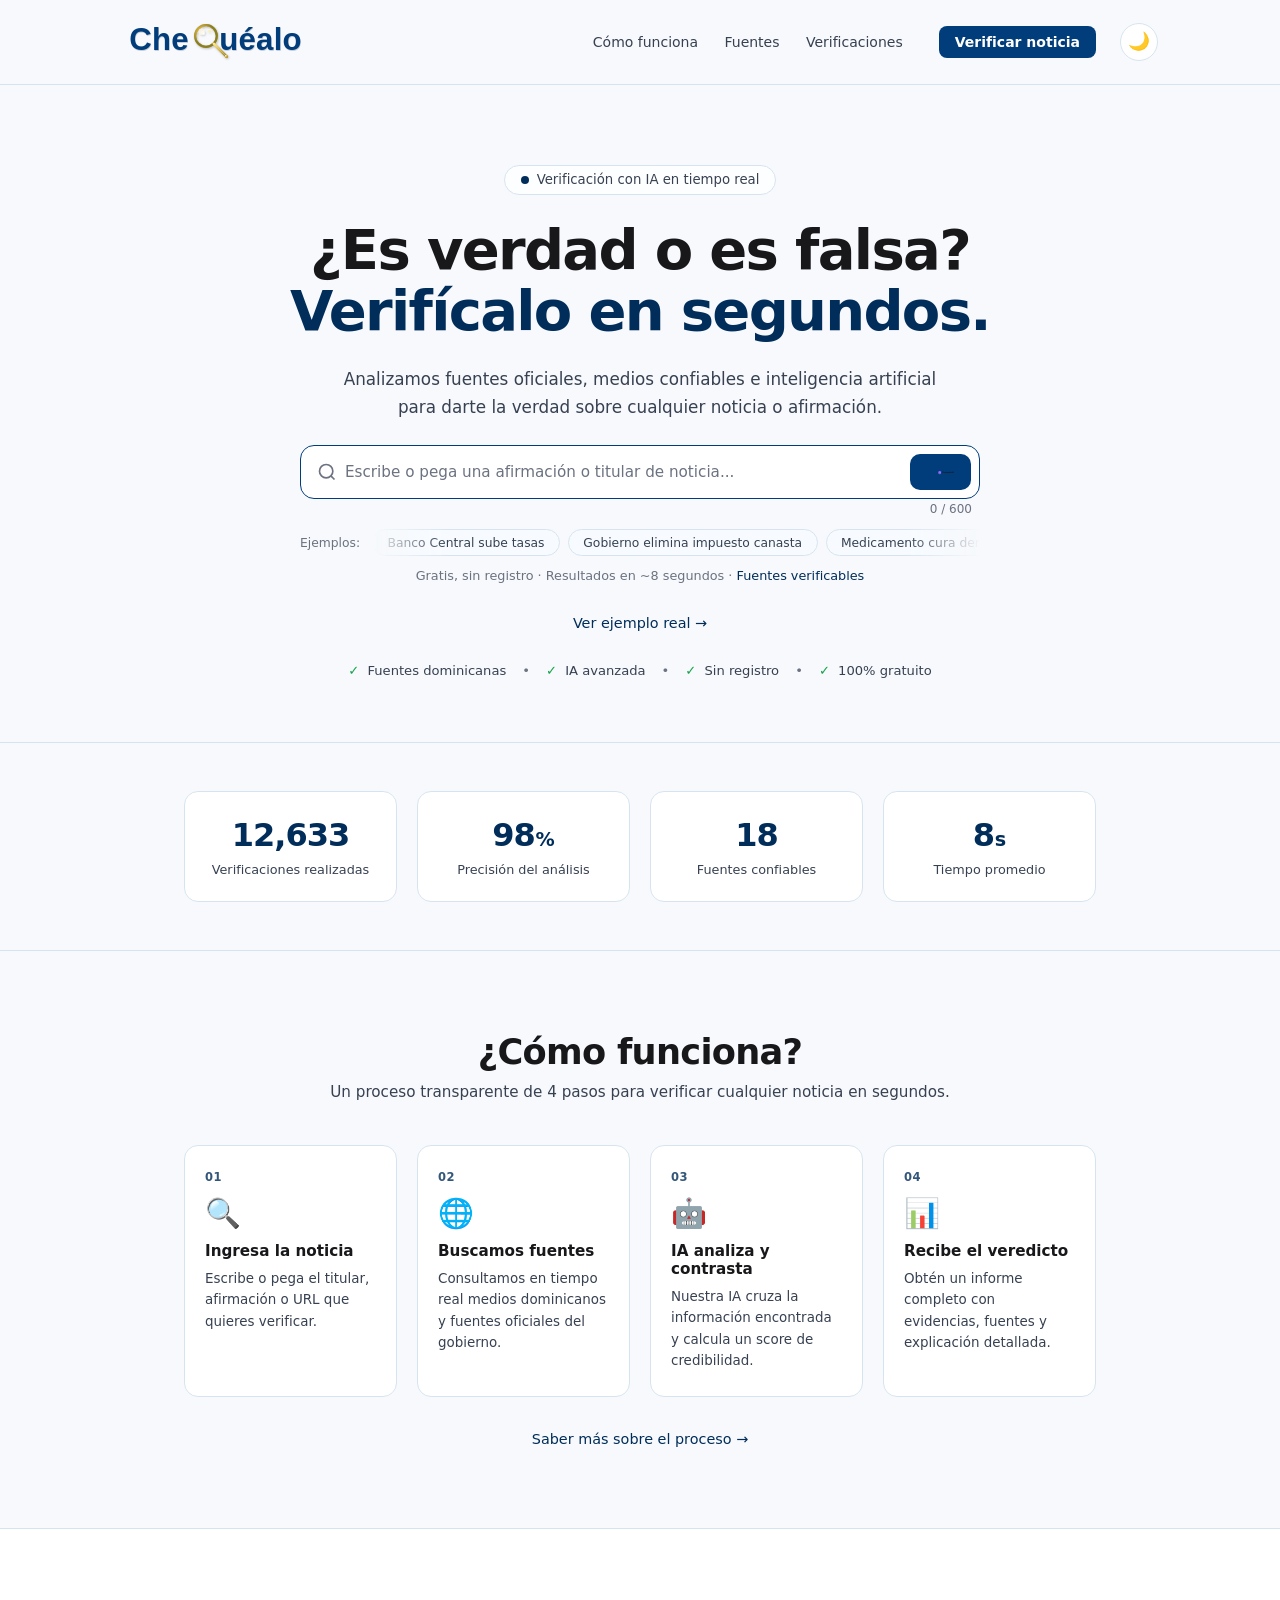
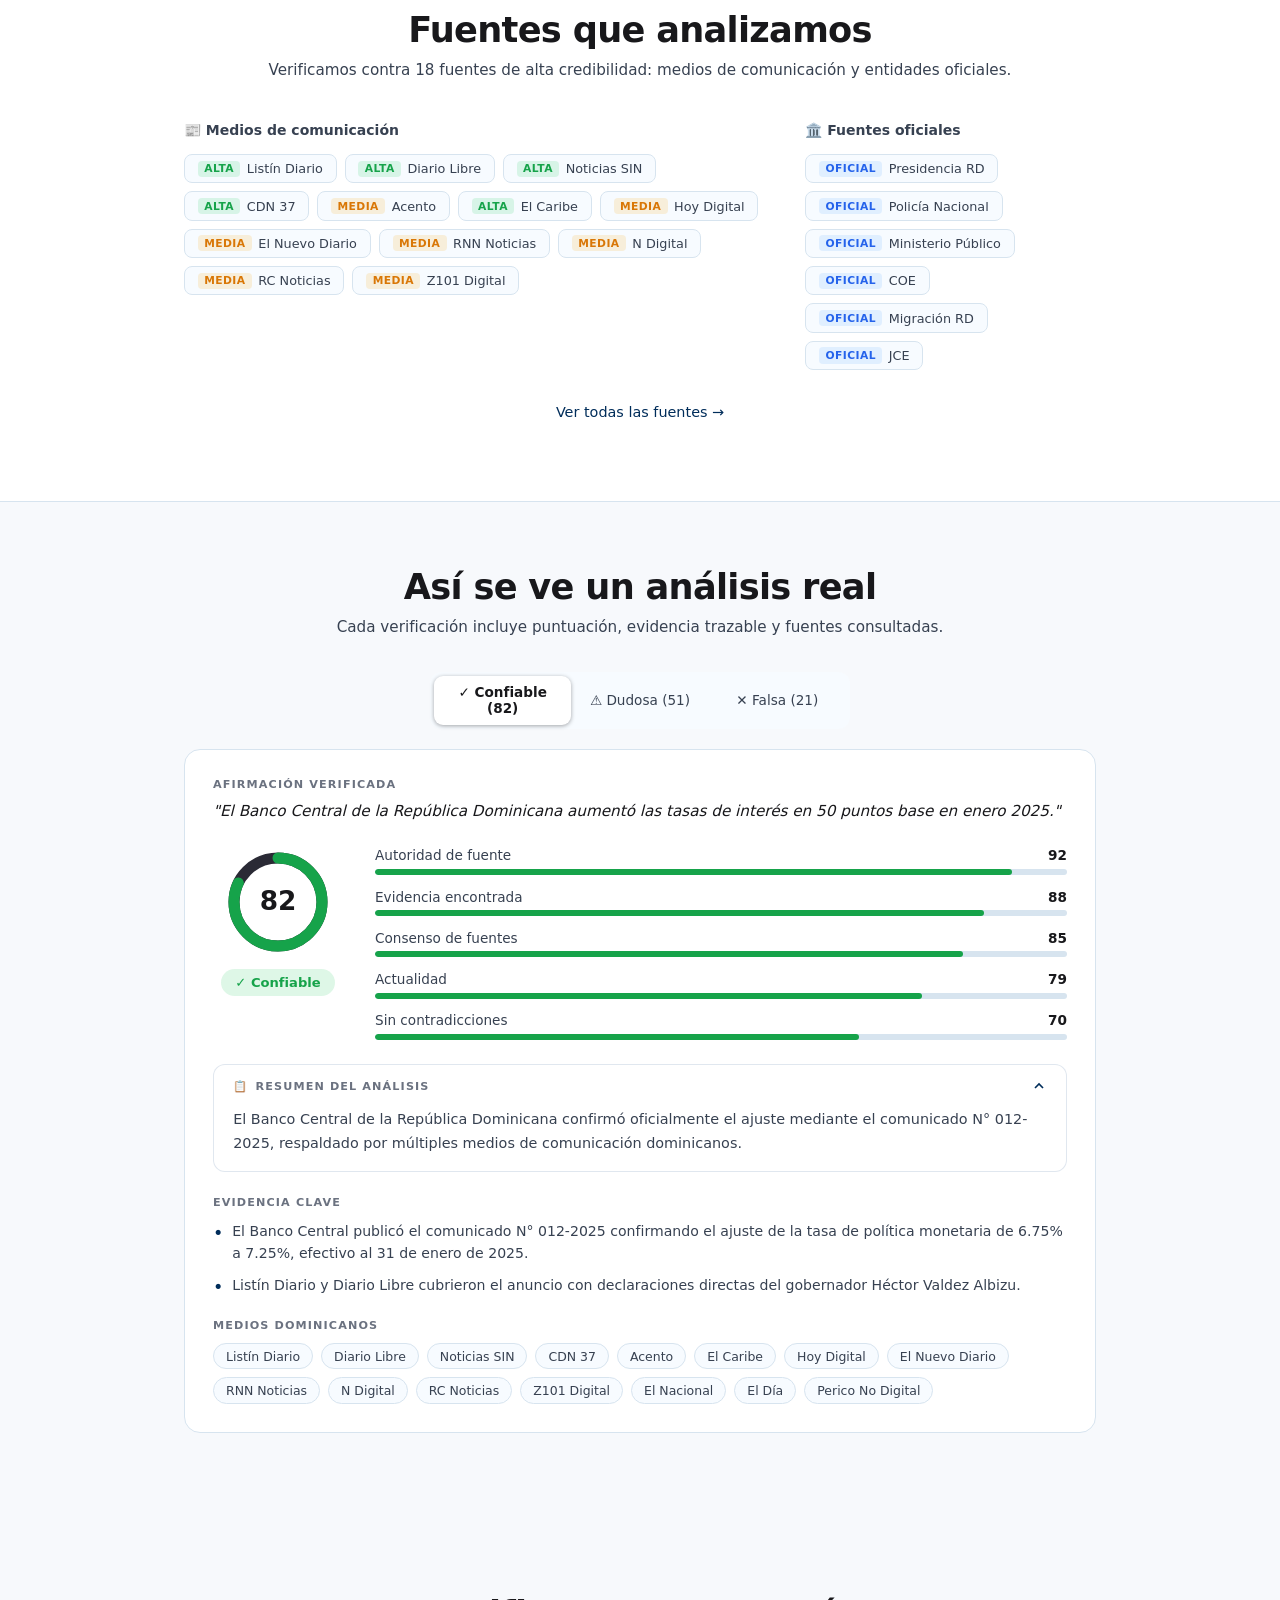
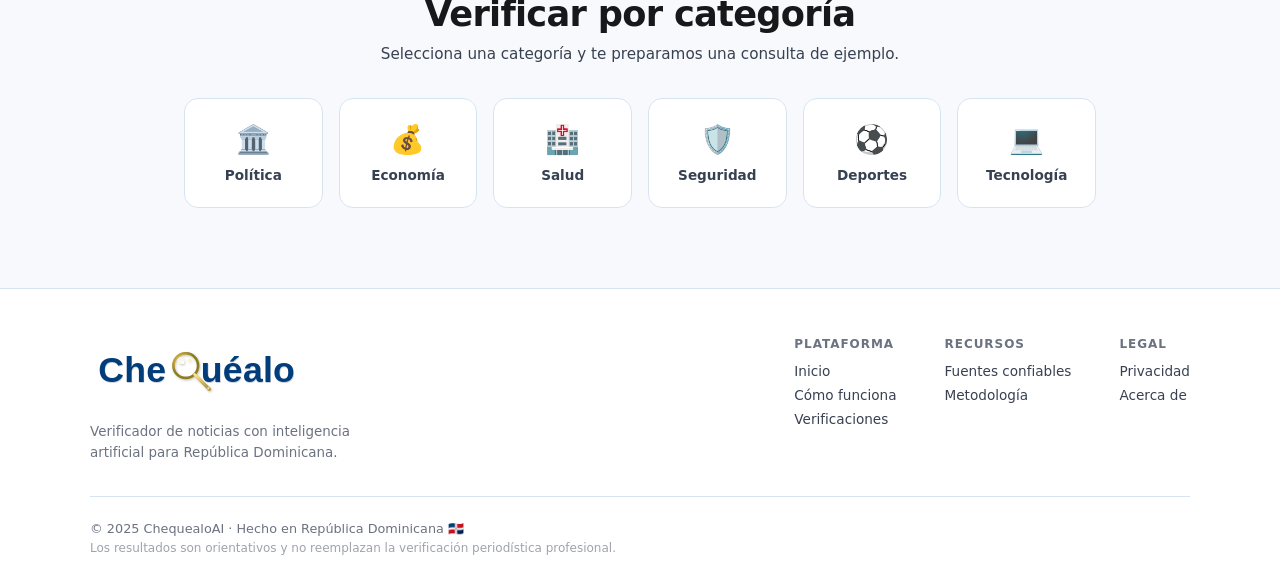
==== index.html @ a1e0c757 "Remove circle/bg from theme toggle; use SVG icons with #003D7A moon" ====
<!doctype html>
<html lang="es">
  <head>
    <meta charset="UTF-8" />
    <meta name="viewport" content="width=device-width, initial-scale=1.0" />
    <title>ChequealoAI | Verificador de Noticias con IA — República Dominicana</title>
    <meta name="description" content="Verifica noticias, afirmaciones y rumores en segundos con inteligencia artificial. Analizamos fuentes oficiales y medios confiables de República Dominicana." />
    <meta name="keywords" content="verificador de noticias, fake news, República Dominicana, chequea, fact-checking, inteligencia artificial, noticias RD" />
    <meta name="robots" content="index, follow" />
    <meta name="author" content="ChequealoAI" />
    <link rel="canonical" href="https://chequealoai.netlify.app/" />
    <link rel="icon" href="/favicon.svg" type="image/svg+xml" />

    <!-- Open Graph -->
    <meta property="og:title" content="ChequealoAI | Verificador de Noticias con IA" />
    <meta property="og:description" content="Verifica noticias en segundos con IA. Fuentes oficiales y medios confiables de República Dominicana." />
    <meta property="og:type" content="website" />
    <meta property="og:url" content="https://chequealoai.netlify.app/" />
    <meta property="og:image" content="https://chequealoai.netlify.app/og-image.svg" />
    <meta property="og:locale" content="es_DO" />
    <meta property="og:site_name" content="ChequealoAI" />

    <!-- Twitter Cards -->
    <meta name="twitter:card" content="summary_large_image" />
    <meta name="twitter:site" content="@chequealoai" />
    <meta name="twitter:title" content="ChequealoAI | Verificador de Noticias con IA" />
    <meta name="twitter:description" content="Verifica noticias en segundos con IA. Fuentes oficiales y medios confiables de República Dominicana." />
    <meta name="twitter:image" content="https://chequealoai.netlify.app/og-image.svg" />

    <!-- Schema.org JSON-LD -->
    <script type="application/ld+json">
    {
      "@context": "https://schema.org",
      "@type": "WebApplication",
      "name": "ChequealoAI",
      "description": "Plataforma de verificación de noticias con inteligencia artificial para República Dominicana",
      "url": "https://chequealoai.netlify.app/",
      "applicationCategory": "UtilitiesApplication",
      "operatingSystem": "Web",
      "offers": { "@type": "Offer", "price": "0", "priceCurrency": "USD" },
      "inLanguage": "es",
      "countryOfOrigin": "DO",
      "featureList": ["Verificación con IA", "Fuentes dominicanas", "Análisis en tiempo real", "Sin registro requerido"]
    }
    </script>

    <link rel="stylesheet" href="/styles.css" />
    <script src="/theme.js"></script>
  </head>
  <body id="inicio">
    <!-- Navigation -->
    <nav class="navbar" role="navigation" aria-label="Navegación principal">
      <div class="navbar-inner">
        <a href="#inicio" class="logo" aria-label="ChequealoAI inicio">
          <span class="brand-logo brand-logo-nav" aria-hidden="true"></span>
          <span class="sr-only">ChequealoAI</span>
        </a>
        <div class="navbar-links">
          <a href="#como-funciona" class="nav-link">Cómo funciona</a>
          <a href="#fuentes" class="nav-link">Fuentes</a>
          <a href="#verificaciones" class="nav-link">Verificaciones</a>
        </div>
        <button class="nav-cta-btn" id="navVerifyBtn" type="button">Verificar noticia</button>
        <button class="theme-toggle-btn" id="themeToggleBtn" type="button" aria-label="Cambiar tema">☀️</button>
        <button class="nav-menu-btn" id="navMenuBtn" aria-label="Abrir menú" aria-expanded="false">
          <span></span><span></span><span></span>
        </button>
      </div>
      <div class="navbar-mobile" id="navMobile" aria-label="Menú móvil">
        <a href="#como-funciona" class="nav-link">Cómo funciona</a>
        <a href="#fuentes" class="nav-link">Fuentes</a>
        <a href="#verificaciones" class="nav-link">Verificaciones</a>
      </div>
    </nav>

    <!-- Hero -->
    <section class="hero" aria-labelledby="titulo-principal">
      <div class="hero-content">
        <div class="hero-badge fade-in-up" style="animation-delay:0.05s">
          <span class="badge-dot"></span>
          Verificación con IA en tiempo real
        </div>
        <h1 class="hero-title fade-in-up" id="titulo-principal" style="animation-delay:0.15s">
          ¿Es verdad o es falsa?<br />
          <span class="hero-accent">Verifícalo en segundos.</span>
        </h1>
        <p class="hero-sub fade-in-up" style="animation-delay:0.25s">
          Analizamos fuentes oficiales, medios confiables e inteligencia artificial<br />
          para darte la verdad sobre cualquier noticia o afirmación.
        </p>

        <div class="search-wrapper fade-in-up" style="animation-delay:0.35s">
          <div class="search-bar" id="searchBar">
            <svg class="search-icon" viewBox="0 0 24 24" fill="none" stroke="currentColor" stroke-width="2" aria-hidden="true">
              <circle cx="11" cy="11" r="8" /><path d="m21 21-4.35-4.35" />
            </svg>
            <input
              type="text"
              id="newsQuery"
              aria-label="Noticia o titular a verificar"
              placeholder="Escribe o pega una afirmación o titular de noticia..."
              maxlength="600"
              autocomplete="off"
            />
            <button id="validateBtn" type="button" aria-label="Verificar noticia">
              <svg viewBox="0 0 24 24" fill="none" stroke="currentColor" stroke-width="2" aria-hidden="true">
                <path d="M12 22s8-4 8-10V5l-8-3-8 3v7c0 6 8 10 8 10z" />
              </svg>
              <img src="logo-light.svg" alt="Verificar" class="btn-logo" />
            </button>
          </div>
          <div class="char-counter-row">
            <span id="charCounter" class="char-counter">0 / 600</span>
          </div>

          <!-- Search suggestions -->
          <div class="search-suggestions" id="searchSuggestions">
            <span class="suggestions-label">Ejemplos:</span>
            <div class="pills-ticker">
              <div class="pills-track" id="pillsTrack">
                <button class="suggestion-pill" type="button" data-query="El Banco Central de la República Dominicana aumentó las tasas de interés en enero 2025">Banco Central sube tasas</button>
                <button class="suggestion-pill" type="button" data-query="El gobierno dominicano eliminó el impuesto a la canasta básica en 2024">Gobierno elimina impuesto canasta</button>
                <button class="suggestion-pill" type="button" data-query="Nuevo medicamento cura el dengue en 3 días según médicos dominicanos">Medicamento cura dengue en RD</button>
                <button class="suggestion-pill" type="button" data-query="La JCE anuló los resultados de las elecciones municipales dominicanas">JCE anuló elecciones municipales</button>
              </div>
            </div>
          </div>

          <p class="search-meta">
            Gratis, sin registro · Resultados en ~8 segundos ·
            <span class="meta-accent">Fuentes verificables</span>
          </p>
        </div>

        <div class="hero-ctas fade-in-up" style="animation-delay:0.45s">
          <a href="#verificaciones" class="cta-secondary">Ver ejemplo real →</a>
        </div>

        <div class="features-row fade-in-up" style="animation-delay:0.55s">
          <span class="feature"><span class="feat-check">✓</span> Fuentes dominicanas</span>
          <span class="feat-sep">•</span>
          <span class="feature"><span class="feat-check">✓</span> IA avanzada</span>
          <span class="feat-sep">•</span>
          <span class="feature"><span class="feat-check">✓</span> Sin registro</span>
          <span class="feat-sep">•</span>
          <span class="feature"><span class="feat-check">✓</span> 100% gratuito</span>
        </div>
      </div>
    </section>

    <!-- Stats section -->
    <section class="stats-section" aria-label="Estadísticas de la plataforma">
      <div class="section-inner">
        <div class="stats-grid">
          <div class="stat-card animate-on-scroll">
            <div class="stat-top">
              <span class="stat-num" data-target="12847">0</span>
            </div>
            <span class="stat-label">Verificaciones realizadas</span>
          </div>
          <div class="stat-card animate-on-scroll">
            <div class="stat-top">
              <span class="stat-num" data-target="98">0</span><span class="stat-suffix">%</span>
            </div>
            <span class="stat-label">Precisión del análisis</span>
          </div>
          <div class="stat-card animate-on-scroll">
            <div class="stat-top">
              <span class="stat-num" data-target="18">0</span>
            </div>
            <span class="stat-label">Fuentes confiables</span>
          </div>
          <div class="stat-card animate-on-scroll">
            <div class="stat-top">
              <span class="stat-num" data-target="8">0</span><span class="stat-suffix">s</span>
            </div>
            <span class="stat-label">Tiempo promedio</span>
          </div>
        </div>
      </div>
    </section>

    <!-- Progress section (shown during validation) -->
    <section id="seccion-progreso" class="progress-section hidden" aria-live="polite" aria-label="Progreso del análisis" tabindex="-1">
      <div class="section-inner">
        <div class="progress-card">
          <div class="progress-header">
            <div class="progress-spinner" aria-hidden="true"></div>
            <h3 class="progress-title">Analizando tu consulta…</h3>
          </div>
          <div class="progress-steps" role="list">
            <div class="progress-step" id="step-1" role="listitem"><span class="step-dot"></span><span class="step-text">Analizando texto</span></div>
            <div class="progress-step" id="step-2" role="listitem"><span class="step-dot"></span><span class="step-text">Buscando fuentes oficiales</span></div>
            <div class="progress-step" id="step-3" role="listitem"><span class="step-dot"></span><span class="step-text">Contrastando información</span></div>
            <div class="progress-step" id="step-4" role="listitem"><span class="step-dot"></span><span class="step-text">Calculando credibilidad</span></div>
            <div class="progress-step" id="step-5" role="listitem"><span class="step-dot"></span><span class="step-text">Generando informe</span></div>
          </div>
          <div class="progress-bar-track" aria-hidden="true">
            <div class="progress-bar-fill" id="barra-progreso"></div>
          </div>
          <div class="skeleton-card" aria-hidden="true">
            <div class="skeleton-line sk-wide"></div>
            <div class="skeleton-line sk-medium"></div>
            <div class="skeleton-row">
              <div class="skeleton-circle"></div>
              <div class="skeleton-col">
                <div class="skeleton-line sk-full"></div>
                <div class="skeleton-line sk-full"></div>
                <div class="skeleton-line sk-wide"></div>
                <div class="skeleton-line sk-full"></div>
                <div class="skeleton-line sk-medium"></div>
              </div>
            </div>
          </div>
        </div>
      </div>
    </section>

    <!-- Live result (shown after validation) -->
    <section id="seccion-resultado" class="result-section hidden" aria-live="polite">
      <div class="section-inner">
        <div id="resultCard" class="analysis-card result-animate"></div>
      </div>
    </section>

    <!-- History section -->
    <section id="seccion-historial" class="history-section hidden" aria-label="Historial de verificaciones">
      <div class="section-inner">
        <!-- populated by JS -->
      </div>
    </section>

    <!-- How it works section -->
    <section class="how-section" id="como-funciona" aria-labelledby="titulo-como-funciona">
      <div class="section-inner">
        <h2 class="section-title animate-on-scroll" id="titulo-como-funciona">¿Cómo funciona?</h2>
        <p class="section-sub animate-on-scroll">
          Un proceso transparente de 4 pasos para verificar cualquier noticia en segundos.
        </p>
        <div class="how-grid">
          <div class="how-card animate-on-scroll stagger-1">
            <div class="how-num">01</div>
            <div class="how-icon" aria-hidden="true">🔍</div>
            <h3 class="how-card-title">Ingresa la noticia</h3>
            <p class="how-desc">Escribe o pega el titular, afirmación o URL que quieres verificar.</p>
          </div>
          <div class="how-card animate-on-scroll stagger-2">
            <div class="how-num">02</div>
            <div class="how-icon" aria-hidden="true">🌐</div>
            <h3 class="how-card-title">Buscamos fuentes</h3>
            <p class="how-desc">Consultamos en tiempo real medios dominicanos y fuentes oficiales del gobierno.</p>
          </div>
          <div class="how-card animate-on-scroll stagger-3">
            <div class="how-num">03</div>
            <div class="how-icon" aria-hidden="true">🤖</div>
            <h3 class="how-card-title">IA analiza y contrasta</h3>
            <p class="how-desc">Nuestra IA cruza la información encontrada y calcula un score de credibilidad.</p>
          </div>
          <div class="how-card animate-on-scroll stagger-4">
            <div class="how-num">04</div>
            <div class="how-icon" aria-hidden="true">📊</div>
            <h3 class="how-card-title">Recibe el veredicto</h3>
            <p class="how-desc">Obtén un informe completo con evidencias, fuentes y explicación detallada.</p>
          </div>
        </div>
        <div class="section-cta animate-on-scroll">
          <a href="#como-funciona" class="cta-link">Saber más sobre el proceso →</a>
        </div>
      </div>
    </section>

    <!-- Trusted sources section -->
    <section class="sources-section" id="fuentes" aria-labelledby="titulo-fuentes">
      <div class="section-inner">
        <h2 class="section-title animate-on-scroll" id="titulo-fuentes">Fuentes que analizamos</h2>
        <p class="section-sub animate-on-scroll">
          Verificamos contra 18 fuentes de alta credibilidad: medios de comunicación y entidades oficiales.
        </p>
        <div class="trusted-categories">
          <div class="trusted-category animate-on-scroll">
            <h3 class="trusted-cat-title">📰 Medios de comunicación</h3>
            <div class="trusted-grid">
              <a href="https://listindiario.com" target="_blank" rel="noopener noreferrer" class="trusted-chip level-high"><span class="chip-level">Alta</span>Listín Diario</a>
              <a href="https://diariolibre.com" target="_blank" rel="noopener noreferrer" class="trusted-chip level-high"><span class="chip-level">Alta</span>Diario Libre</a>
              <a href="https://noticiassin.com" target="_blank" rel="noopener noreferrer" class="trusted-chip level-high"><span class="chip-level">Alta</span>Noticias SIN</a>
              <a href="https://cdn.com.do" target="_blank" rel="noopener noreferrer" class="trusted-chip level-high"><span class="chip-level">Alta</span>CDN 37</a>
              <a href="https://acento.com.do" target="_blank" rel="noopener noreferrer" class="trusted-chip level-medium"><span class="chip-level">Media</span>Acento</a>
              <a href="https://elcaribe.com.do" target="_blank" rel="noopener noreferrer" class="trusted-chip level-high"><span class="chip-level">Alta</span>El Caribe</a>
              <a href="https://hoy.com.do" target="_blank" rel="noopener noreferrer" class="trusted-chip level-medium"><span class="chip-level">Media</span>Hoy Digital</a>
              <a href="https://elnuevodiario.com.do" target="_blank" rel="noopener noreferrer" class="trusted-chip level-medium"><span class="chip-level">Media</span>El Nuevo Diario</a>
              <a href="https://rnn.com.do" target="_blank" rel="noopener noreferrer" class="trusted-chip level-medium"><span class="chip-level">Media</span>RNN Noticias</a>
              <a href="https://ndigital.com.do" target="_blank" rel="noopener noreferrer" class="trusted-chip level-medium"><span class="chip-level">Media</span>N Digital</a>
              <a href="https://rcnoticias.com.do" target="_blank" rel="noopener noreferrer" class="trusted-chip level-medium"><span class="chip-level">Media</span>RC Noticias</a>
              <a href="https://z101digital.com" target="_blank" rel="noopener noreferrer" class="trusted-chip level-medium"><span class="chip-level">Media</span>Z101 Digital</a>
            </div>
          </div>
          <div class="trusted-category animate-on-scroll stagger-2">
            <h3 class="trusted-cat-title">🏛️ Fuentes oficiales</h3>
            <div class="trusted-grid">
              <a href="https://presidencia.gob.do" target="_blank" rel="noopener noreferrer" class="trusted-chip level-official"><span class="chip-level">Oficial</span>Presidencia RD</a>
              <a href="https://policia.gob.do" target="_blank" rel="noopener noreferrer" class="trusted-chip level-official"><span class="chip-level">Oficial</span>Policía Nacional</a>
              <a href="https://ministeriopublico.gob.do" target="_blank" rel="noopener noreferrer" class="trusted-chip level-official"><span class="chip-level">Oficial</span>Ministerio Público</a>
              <a href="https://coe.gob.do" target="_blank" rel="noopener noreferrer" class="trusted-chip level-official"><span class="chip-level">Oficial</span>COE</a>
              <a href="https://migracion.gob.do" target="_blank" rel="noopener noreferrer" class="trusted-chip level-official"><span class="chip-level">Oficial</span>Migración RD</a>
              <a href="https://jce.gob.do" target="_blank" rel="noopener noreferrer" class="trusted-chip level-official"><span class="chip-level">Oficial</span>JCE</a>
            </div>
          </div>
        </div>
        <div class="section-cta animate-on-scroll">
          <a href="#fuentes" class="cta-link">Ver todas las fuentes →</a>
        </div>
      </div>
    </section>

    <!-- Demo section -->
    <section class="demo-section" id="verificaciones" aria-labelledby="titulo-verificaciones">
      <div class="section-inner">
        <h2 class="section-title animate-on-scroll" id="titulo-verificaciones">Así se ve un análisis real</h2>
        <p class="section-sub animate-on-scroll">
          Cada verificación incluye puntuación, evidencia trazable y fuentes consultadas.
        </p>
        <div class="demo-tabs" role="tablist">
          <button class="tab-btn active" role="tab" data-demo="confiable" aria-selected="true">✓ Confiable (82)</button>
          <button class="tab-btn" role="tab" data-demo="dudosa" aria-selected="false" tabindex="-1">⚠ Dudosa (51)</button>
          <button class="tab-btn" role="tab" data-demo="falsa" aria-selected="false" tabindex="-1">✕ Falsa (21)</button>
        </div>
        <div id="tarjeta-verificaciones" class="analysis-card" role="tabpanel"></div>
      </div>
    </section>

    <!-- Categories section -->
    <section class="categories-section" aria-labelledby="titulo-categorias">
      <div class="section-inner">
        <h2 class="section-title animate-on-scroll" id="titulo-categorias">Verificar por categoría</h2>
        <p class="section-sub animate-on-scroll">Selecciona una categoría y te preparamos una consulta de ejemplo.</p>
        <div class="categories-grid">
          <button class="cat-card animate-on-scroll stagger-1" type="button" data-topic="politica" data-query="Noticias y afirmaciones de política dominicana en 2025 que necesitan verificación">
            <span class="cat-icon" aria-hidden="true">🏛️</span>
            <span class="cat-name">Política</span>
          </button>
          <button class="cat-card animate-on-scroll stagger-2" type="button" data-topic="economia" data-query="Noticias económicas de República Dominicana en 2025 sobre precios, impuestos o economía">
            <span class="cat-icon" aria-hidden="true">💰</span>
            <span class="cat-name">Economía</span>
          </button>
          <button class="cat-card animate-on-scroll stagger-3" type="button" data-topic="salud" data-query="Noticias de salud pública en República Dominicana en 2025 sobre enfermedades o medicamentos">
            <span class="cat-icon" aria-hidden="true">🏥</span>
            <span class="cat-name">Salud</span>
          </button>
          <button class="cat-card animate-on-scroll stagger-4" type="button" data-topic="seguridad" data-query="Noticias de seguridad y crimen en República Dominicana en 2025">
            <span class="cat-icon" aria-hidden="true">🛡️</span>
            <span class="cat-name">Seguridad</span>
          </button>
          <button class="cat-card animate-on-scroll stagger-5" type="button" data-topic="deportes" data-query="Noticias y resultados de deportes dominicanos en 2025 que necesitan verificación">
            <span class="cat-icon" aria-hidden="true">⚽</span>
            <span class="cat-name">Deportes</span>
          </button>
          <button class="cat-card animate-on-scroll stagger-6" type="button" data-topic="tecnologia" data-query="Noticias de tecnología e innovación digital en República Dominicana en 2025">
            <span class="cat-icon" aria-hidden="true">💻</span>
            <span class="cat-name">Tecnología</span>
          </button>
        </div>
      </div>
    </section>

    <div id="errorContainer" class="error-container hidden" role="alert">
      <p id="error" class="error-msg"></p>
      <button id="retryBtn" class="retry-btn" type="button">↺ Reintentar</button>
    </div>

    <!-- Toast notification -->
    <div id="toast" class="toast hidden" role="status" aria-live="polite" aria-atomic="true"></div>

    <!-- Footer -->
    <footer class="footer" role="contentinfo">
      <div class="footer-inner">
        <div class="footer-top">
          <div class="footer-brand">
            <span class="footer-logo">
              <span class="brand-logo brand-logo-footer" aria-hidden="true"></span>
              <span class="sr-only">ChequealoAI</span>
            </span>
            <p class="footer-desc">Verificador de noticias con inteligencia artificial para República Dominicana.</p>
          </div>
          <nav class="footer-nav" aria-label="Navegación del pie de página">
            <div class="footer-col">
              <h4 class="footer-col-title">Plataforma</h4>
              <a href="#inicio" class="footer-link">Inicio</a>
              <a href="#como-funciona" class="footer-link">Cómo funciona</a>
              <a href="#verificaciones" class="footer-link">Verificaciones</a>
            </div>
            <div class="footer-col">
              <h4 class="footer-col-title">Recursos</h4>
              <a href="#fuentes" class="footer-link">Fuentes confiables</a>
              <a href="#como-funciona" class="footer-link">Metodología</a>
            </div>
            <div class="footer-col">
              <h4 class="footer-col-title">Legal</h4>
              <a href="/privacidad.html" class="footer-link">Privacidad</a>
              <a href="/acerca.html" class="footer-link">Acerca de</a>
            </div>
          </nav>
        </div>
        <div class="footer-bottom">
          <p>© 2025 ChequealoAI · Hecho en República Dominicana 🇩🇴</p>
          <p class="footer-disclaimer">Los resultados son orientativos y no reemplazan la verificación periodística profesional.</p>
        </div>
      </div>
    </footer>

    <button id="scrollTopBtn" aria-label="Volver arriba">&#8679;</button>

    <script src="/script.js" defer></script>
  </body>
</html>
---- styles.css ----
:root {
  --bg: #0d0d0f;
  --surface: #18181b;
  --surface-2: #1f1f23;
  --border: #2a2a35;
  --text: #f4f4f5;
  --muted: #71717a;
  --muted-2: #a1a1aa;
  --accent: #7c3aed;
  --accent-light: #a78bfa;
  --green: #22c55e;
  --orange: #f59e0b;
  --red: #ef4444;
  --blue: #60a5fa;
  --nav-menu-btn-bg: rgba(13, 13, 15, 0.9);
  --nav-menu-btn-hover-bg: rgba(124, 58, 237, 0.08);
  --navbar-bg: rgba(13, 13, 15, 0.92);
  --navbar-mobile-bg: rgba(13, 13, 15, 0.97);
  --hero-badge-border: #3b3b52;
  --search-bar-border: #5b21b6;
  --overlay-bg: rgba(2, 6, 23, 0.9);
  --progress-card-bg: linear-gradient(180deg, rgba(24, 24, 27, 0.96), rgba(17, 24, 39, 0.98));
  --glass-bg: rgba(255, 255, 255, 0.03);
  --glass-border: rgba(255, 255, 255, 0.05);
  --brand-logo-image: url("/chequealo-logo-pro-darkMode.svg");
  --brand-spinner-image: url("https://github.com/user-attachments/assets/8866e5ee-04a5-4bad-b2c5-31e90e0499d4");
  font-family: Inter, system-ui, -apple-system, Segoe UI, Roboto, sans-serif;
}

/* ---- LIGHT THEME ---- */
[data-theme="light"] {
  --bg: #f7f9fc;
  --surface: #ffffff;
  --surface-2: #f7fbff;
  --border: #d7e4ef;
  --text: #18181b;
  --muted: #6b7280;
  --muted-2: #374151;
  --accent: #003D7A;
  --accent-light: #002d5a;
  --green: #16a34a;
  --orange: #d97706;
  --red: #dc2626;
  --blue: #2563eb;
  --nav-menu-btn-bg: rgba(255, 255, 255, 0.9);
  --nav-menu-btn-hover-bg: rgba(0, 61, 122, 0.06);
  --navbar-bg: rgba(247, 249, 252, 0.92);
  --navbar-mobile-bg: rgba(247, 249, 252, 0.97);
  --hero-badge-border: #d7e4ef;
  --search-bar-border: #003D7A;
  --overlay-bg: rgba(247, 249, 252, 0.92);
  --progress-card-bg: linear-gradient(180deg, rgba(255, 255, 255, 0.98), rgba(243, 247, 251, 0.98));
  --glass-bg: rgba(255, 255, 255, 0.7);
  --glass-border: rgba(0, 61, 122, 0.08);
  --brand-logo-image: url("/chequealo-logo-pro.svg");
}

/* ---- LIGHT THEME — hardcoded purple overrides ---- */
[data-theme="light"] .nav-cta-btn:hover {
  background: #002d5a;
}
[data-theme="light"] .hero-badge {
  background: rgba(255, 255, 255, 0.78);
}
[data-theme="light"] .search-bar:focus-within {
  box-shadow: 0 0 0 3px rgba(0, 61, 122, 0.18);
}
[data-theme="light"] .search-bar button:hover:not(:disabled) {
  background: #002d5a;
}
[data-theme="light"] .source-chip.more {
  border-color: rgba(0, 61, 122, 0.18);
}
[data-theme="light"] .cta-secondary:hover {
  background: rgba(255, 255, 255, 0.88);
}
[data-theme="light"] .suggestion-pill:hover {
  background: rgba(255, 255, 255, 0.92);
}
[data-theme="light"] .stat-card:hover {
  border-color: rgba(0, 61, 122, 0.4);
}
[data-theme="light"] .progress-section[data-topic="politica"] .progress-bar-fill {
  background: linear-gradient(90deg, #003D7A, #4d8fca);
}
[data-theme="light"] .summary-accordion {
  background: rgba(255, 255, 255, 0.78);
  border-color: rgba(0, 61, 122, 0.12);
}
[data-theme="light"] .summary-accordion-header:hover {
  background: rgba(247, 249, 252, 0.96);
}
[data-theme="light"] .share-btn.copy-btn {
  background: rgba(255, 255, 255, 0.86);
  border-color: rgba(0, 61, 122, 0.16);
  color: var(--accent-light);
}
[data-theme="light"] .how-card:hover {
  border-color: rgba(0, 61, 122, 0.4);
}
[data-theme="light"] .cat-card:hover {
  background: rgba(255, 255, 255, 0.9);
}
[data-theme="light"] .page-hero-badge {
  background: rgba(255, 255, 255, 0.78);
}

*, *::before, *::after {
  box-sizing: border-box;
  margin: 0;
  padding: 0;
}

body {
  background: var(--bg);
  color: var(--text);
  min-height: 100vh;
  -webkit-font-smoothing: antialiased;
  transition: background-color 0.25s ease, color 0.25s ease;
}
body.loading-active {
  overflow: hidden;
}
.sr-only {
  position: absolute;
  width: 1px;
  height: 1px;
  padding: 0;
  margin: -1px;
  overflow: hidden;
  clip: rect(0, 0, 0, 0);
  white-space: nowrap;
  border: 0;
}

/* ---- NAVBAR ---- */
.navbar {
  position: sticky;
  top: 0;
  z-index: 100;
  background: var(--navbar-bg);
  backdrop-filter: blur(12px);
  border-bottom: 1px solid var(--border);
}
.navbar-inner {
  max-width: 1100px;
  margin: 0 auto;
  padding: 0.875rem 2rem;
  display: flex;
  align-items: center;
  gap: 1.5rem;
}
.logo {
  text-decoration: none;
  display: inline-flex;
  align-items: center;
  gap: 0;
  flex-shrink: 0;
}
.brand-logo {
  display: block;
  background-image: var(--brand-logo-image);
  background-repeat: no-repeat;
  background-position: center;
  background-size: contain;
  border: 0;
  box-shadow: none;
  flex-shrink: 0;
  overflow: hidden;
}
.brand-logo-nav {
  width: min(34vw, 228px);
  height: 56px;
  border-radius: 18px;
}
.logo:hover .brand-logo-nav {
  transform: translateY(-1px);
  box-shadow: none;
}
.navbar-links {
  display: flex;
  align-items: center;
  gap: 0.15rem;
  margin-left: auto;
}
.nav-link {
  font-size: 0.875rem;
  color: var(--muted-2);
  text-decoration: none;
  padding: 0.4rem 0.75rem;
  border-radius: 8px;
  transition: color 0.15s, background 0.15s;
  white-space: nowrap;
}
.nav-link:hover {
  color: var(--text);
  background: var(--nav-menu-btn-hover-bg);
}
.nav-cta-btn {
  background: var(--accent);
  color: #fff;
  border: none;
  border-radius: 8px;
  padding: 0.5rem 1rem;
  font: inherit;
  font-size: 0.875rem;
  font-weight: 600;
  cursor: pointer;
  transition: background 0.15s, transform 0.1s;
  white-space: nowrap;
  flex-shrink: 0;
}
.nav-cta-btn:hover {
  background: #6d28d9;
  transform: translateY(-1px);
}
.nav-menu-btn {
  display: none;
  flex-direction: column;
  align-items: center;
  justify-content: center;
  gap: 4px;
  width: 42px;
  height: 42px;
  background: var(--nav-menu-btn-bg);
  border: 1px solid var(--border);
  border-radius: 12px;
  cursor: pointer;
  padding: 0;
  flex-shrink: 0;
  transition: border-color 0.2s, background 0.2s;
}
.nav-menu-btn span {
  display: block;
  width: 18px;
  height: 2px;
  background: var(--muted-2);
  border-radius: 2px;
  transition: transform 0.2s, opacity 0.2s;
}
.nav-menu-btn:hover {
  border-color: var(--accent-light);
  background: var(--nav-menu-btn-hover-bg);
}
.theme-toggle-btn {
  display: flex;
  align-items: center;
  justify-content: center;
  width: 38px;
  height: 38px;
  border-radius: 50%;
  border: 1px solid var(--border);
  background: var(--surface);
  color: var(--text);
  cursor: pointer;
  font-size: 1.1rem;
  flex-shrink: 0;
  transition: border-color 0.2s, background 0.2s, transform 0.2s;
  padding: 0;
  line-height: 1;
}
.theme-toggle-btn:hover {
  border-color: var(--accent-light);
  background: var(--nav-menu-btn-hover-bg);
  transform: rotate(18deg) scale(1.08);
}
.navbar-mobile {
  display: none;
  flex-direction: column;
  padding: 0.5rem 2rem 1rem;
  border-top: 1px solid var(--border);
  gap: 0.1rem;
  background: var(--navbar-mobile-bg);
}
.navbar-mobile.open {
  display: flex;
}
.navbar-mobile .nav-link {
  padding: 0.65rem 0.5rem;
}

/* ---- HERO ---- */
.hero {
  padding: 5rem 1.5rem 4rem;
  text-align: center;
}
.hero-content {
  max-width: 760px;
  margin: 0 auto;
  display: flex;
  flex-direction: column;
  align-items: center;
  gap: 1.5rem;
}
.hero-badge {
  display: inline-flex;
  align-items: center;
  gap: 0.5rem;
  border: 1px solid var(--hero-badge-border);
  border-radius: 999px;
  padding: 0.4rem 1rem;
  font-size: 0.83rem;
  color: var(--muted-2);
  background: rgba(124, 58, 237, 0.08);
}
.badge-dot {
  width: 8px;
  height: 8px;
  border-radius: 50%;
  background: var(--accent-light);
  flex-shrink: 0;
  animation: dot-pulse 2.5s ease-in-out infinite;
}
@keyframes dot-pulse {
  0%, 100% { opacity: 1; transform: scale(1); }
  50% { opacity: 0.5; transform: scale(0.8); }
}
.hero-title {
  font-size: clamp(2.2rem, 5vw, 3.5rem);
  font-weight: 800;
  line-height: 1.1;
  letter-spacing: -0.03em;
  color: var(--text);
}
.hero-accent {
  color: var(--accent-light);
}
.hero-sub {
  color: var(--muted-2);
  font-size: 1.05rem;
  line-height: 1.65;
  max-width: 600px;
}

/* ---- SEARCH ---- */
.search-wrapper {
  width: 100%;
  max-width: 680px;
}
.search-bar {
  display: flex;
  align-items: center;
  gap: 0.5rem;
  background: var(--surface);
  border: 1.5px solid var(--search-bar-border);
  border-radius: 14px;
  padding: 0.5rem 0.5rem 0.5rem 1rem;
  transition: border-color 0.15s;
}
.search-bar:focus-within {
  border-color: var(--accent-light);
  box-shadow: 0 0 0 3px rgba(124, 58, 237, 0.18);
}
.search-icon {
  width: 20px;
  height: 20px;
  color: var(--muted);
  flex-shrink: 0;
}
.search-bar input {
  flex: 1;
  background: none;
  border: none;
  outline: none;
  color: var(--text);
  font: inherit;
  font-size: 0.95rem;
  min-width: 0;
}
.search-bar input::placeholder {
  color: var(--muted);
}
.search-bar button {
  display: inline-flex;
  align-items: center;
  gap: 0.4rem;
  background: var(--accent);
  color: #fff;
  border: none;
  border-radius: 10px;
  padding: 0.65rem 1.25rem;
  font: inherit;
  font-weight: 600;
  font-size: 0.95rem;
  cursor: pointer;
  flex-shrink: 0;
  transition: background 0.15s;
  white-space: nowrap;
}
.search-bar button svg {
  width: 15px;
  height: 15px;
}
.search-bar button:hover:not(:disabled) {
  background: #6d28d9;
}
.search-bar button:disabled {
  opacity: 0.6;
  cursor: not-allowed;
}
.search-meta {
  font-size: 0.8rem;
  color: var(--muted);
  margin-top: 0.75rem;
  text-align: center;
}
.meta-accent {
  color: var(--accent-light);
}

/* ---- FEATURES ROW ---- */
.features-row {
  display: flex;
  flex-wrap: wrap;
  align-items: center;
  justify-content: center;
  gap: 0.4rem 1rem;
  font-size: 0.82rem;
  color: var(--muted-2);
}
.feat-check {
  color: var(--green);
  margin-right: 0.25rem;
}
.feat-sep {
  color: var(--muted);
}

/* ---- SECTIONS ---- */
.section-inner {
  max-width: 960px;
  margin: 0 auto;
  padding: 0 1.5rem;
}
.section-title {
  font-size: clamp(1.5rem, 3vw, 2.2rem);
  font-weight: 700;
  text-align: center;
  letter-spacing: -0.02em;
}
.section-sub {
  text-align: center;
  color: var(--muted-2);
  margin-top: 0.5rem;
  font-size: 0.95rem;
  line-height: 1.6;
}

/* ---- RESULT SECTION ---- */
.result-section {
  padding: 3rem 0;
}

/* ---- DEMO SECTION ---- */
.demo-section {
  padding: 4rem 0 5rem;
}
.demo-tabs {
  display: flex;
  gap: 0;
  margin: 2rem auto 0;
  max-width: 420px;
  background: var(--surface-2);
  border-radius: 12px;
  padding: 4px;
}
.tab-btn {
  flex: 1;
  background: none;
  border: none;
  padding: 0.55rem 0.75rem;
  font: inherit;
  font-size: 0.85rem;
  font-weight: 500;
  color: var(--muted-2);
  cursor: pointer;
  border-radius: 9px;
  transition: background 0.15s, color 0.15s;
}
.tab-btn.active {
  background: var(--surface);
  color: var(--text);
  font-weight: 600;
  box-shadow: 0 1px 4px rgba(0, 0, 0, 0.35);
}
.tab-btn:not(.active):hover {
  color: var(--text);
}

/* ---- ANALYSIS CARD ---- */
.analysis-card {
  background: var(--surface);
  border: 1px solid var(--border);
  border-radius: 16px;
  padding: 1.75rem;
  margin-top: 1.25rem;
}
.claim-label {
  font-size: 0.7rem;
  font-weight: 700;
  letter-spacing: 0.1em;
  color: var(--muted);
  text-transform: uppercase;
  margin-bottom: 0.5rem;
}
.claim-text {
  font-style: italic;
  color: var(--text);
  font-size: 0.95rem;
  line-height: 1.6;
  margin-bottom: 1.5rem;
}

/* ---- SCORES ROW ---- */
.scores-row {
  display: grid;
  grid-template-columns: 130px 1fr;
  gap: 2rem;
  align-items: start;
}

/* ---- GAUGE ---- */
.gauge-wrap {
  display: flex;
  flex-direction: column;
  align-items: center;
  gap: 0.75rem;
}
.gauge-svg {
  width: 110px;
  height: 110px;
  overflow: visible;
}
.gauge-bg {
  fill: none;
  stroke: #2a2a35;
  stroke-width: 10;
}
.gauge-arc {
  fill: none;
  stroke-width: 10;
  stroke-linecap: round;
  transition: stroke-dashoffset 0.7s ease, stroke 0.3s;
}
.gauge-num {
  font-size: 1.5rem;
  font-weight: 700;
  fill: var(--text);
  text-anchor: middle;
  dominant-baseline: middle;
  font-family: inherit;
}
.verdict-chip {
  display: inline-flex;
  align-items: center;
  gap: 0.35rem;
  border-radius: 999px;
  padding: 0.35rem 0.9rem;
  font-size: 0.82rem;
  font-weight: 600;
}
.verdict-chip.confiable {
  background: rgba(34, 197, 94, 0.15);
  color: var(--green);
}
.verdict-chip.dudosa {
  background: rgba(245, 158, 11, 0.15);
  color: var(--orange);
}
.verdict-chip.falsa {
  background: rgba(239, 68, 68, 0.15);
  color: var(--red);
}

/* ---- METRIC BARS ---- */
.metrics-list {
  display: flex;
  flex-direction: column;
  gap: 0.85rem;
}
.metric-header {
  display: flex;
  justify-content: space-between;
  font-size: 0.85rem;
  margin-bottom: 0.35rem;
  color: var(--muted-2);
}
.metric-score {
  font-weight: 600;
  color: var(--text);
}
.metric-bar-bg {
  height: 6px;
  background: var(--border);
  border-radius: 3px;
  overflow: hidden;
}
.metric-bar-fill {
  height: 100%;
  border-radius: 3px;
  transition: width 0.6s ease;
}

/* ---- EVIDENCE ---- */
.evidence-section {
  margin-top: 1.5rem;
}
.evidence-label {
  font-size: 0.7rem;
  font-weight: 700;
  letter-spacing: 0.1em;
  color: var(--muted);
  text-transform: uppercase;
  margin-bottom: 0.75rem;
}
.evidence-list {
  list-style: none;
  display: flex;
  flex-direction: column;
  gap: 0.6rem;
}
.evidence-list li {
  display: flex;
  gap: 0.55rem;
  align-items: flex-start;
  font-size: 0.88rem;
  line-height: 1.55;
  color: var(--muted-2);
}
.evidence-list li::before {
  content: "•";
  color: var(--accent-light);
  flex-shrink: 0;
  font-size: 1.1rem;
  line-height: 1.4;
}

/* ---- SOURCE CHIPS ---- */
.source-chips {
  display: flex;
  flex-wrap: wrap;
  gap: 0.5rem;
  margin-top: 1.25rem;
}
.sources-wrap {
  margin-top: 1.25rem;
}
.source-group + .source-group {
  margin-top: 1rem;
}
.source-group-label {
  font-size: 0.7rem;
  font-weight: 700;
  letter-spacing: 0.1em;
  color: var(--muted);
  text-transform: uppercase;
}
.source-group .source-chips {
  margin-top: 0.65rem;
}
.source-chip {
  background: var(--surface-2);
  border: 1px solid var(--border);
  border-radius: 999px;
  padding: 0.3rem 0.75rem;
  font-size: 0.78rem;
  color: var(--muted-2);
}
.source-chip.more {
  color: var(--accent-light);
  border-color: rgba(124, 58, 237, 0.35);
}
.source-link {
  text-decoration: none;
  transition: border-color 0.15s, color 0.15s;
}
.source-link:hover {
  color: var(--text);
  border-color: var(--accent-light);
}

/* ---- HISTORY SECTION ---- */
.history-section {
  padding: 3rem 0 2rem;
  border-top: 1px solid var(--border);
}
.hist-tabs {
  display: flex;
  gap: 0;
  margin: 1.75rem auto 0;
  max-width: 520px;
  background: var(--surface-2);
  border-radius: 12px;
  padding: 4px;
}
.hist-tab-btn {
  flex: 1;
  background: none;
  border: none;
  padding: 0.55rem 0.6rem;
  font: inherit;
  font-size: 0.82rem;
  font-weight: 500;
  color: var(--muted-2);
  cursor: pointer;
  border-radius: 9px;
  transition: background 0.15s, color 0.15s;
  white-space: nowrap;
}
.hist-tab-btn.active {
  background: var(--surface);
  color: var(--text);
  font-weight: 600;
  box-shadow: 0 1px 4px rgba(0, 0, 0, 0.35);
}
.hist-tab-btn:not(.active):hover {
  color: var(--text);
}
.hist-list {
  display: grid;
  grid-template-columns: repeat(auto-fill, minmax(280px, 1fr));
  gap: 0.85rem;
  margin-top: 1.25rem;
}
.hist-item {
  background: var(--surface);
  border: 1px solid var(--border);
  border-radius: 12px;
  padding: 1rem 1.1rem;
  cursor: pointer;
  transition: border-color 0.15s, background 0.15s;
  outline: none;
}
.hist-item:hover,
.hist-item:focus-visible {
  border-color: var(--accent-light);
  background: var(--surface-2);
}
.hist-item-header {
  display: flex;
  align-items: center;
  gap: 0.6rem;
  margin-bottom: 0.55rem;
}
.hist-score {
  font-size: 1.2rem;
  font-weight: 700;
  line-height: 1;
  flex-shrink: 0;
}
.hist-date {
  margin-left: auto;
  font-size: 0.72rem;
  color: var(--muted);
  flex-shrink: 0;
}
.hist-query {
  font-size: 0.82rem;
  color: var(--muted-2);
  font-style: italic;
  line-height: 1.45;
  overflow: hidden;
  display: -webkit-box;
  -webkit-line-clamp: 2;
  -webkit-box-orient: vertical;
}
.hist-empty {
  grid-column: 1 / -1;
  text-align: center;
  color: var(--muted);
  font-size: 0.9rem;
  padding: 2rem 0;
}

/* ---- ERROR ---- */
.error-container {
  display: flex;
  flex-direction: column;
  align-items: center;
  gap: 0.75rem;
  padding: 0.5rem 0;
}
.error-msg {
  display: block;
  color: var(--red);
  padding: 0.75rem 1.5rem 0;
  text-align: center;
  font-size: 0.9rem;
}
.retry-btn {
  background: rgba(239,68,68,0.12);
  color: var(--red);
  border: 1px solid rgba(239,68,68,0.3);
  border-radius: 8px;
  padding: 0.45rem 1.1rem;
  font-size: 0.85rem;
  font-weight: 600;
  cursor: pointer;
  transition: background 0.15s;
}
.retry-btn:hover { background: rgba(239,68,68,0.22); }

/* ---- CHAR COUNTER ---- */
.char-counter-row {
  display: flex;
  justify-content: flex-end;
  padding: 0.2rem 0.5rem 0;
}
.char-counter {
  font-size: 0.75rem;
  color: var(--muted);
  transition: color 0.15s;
}
.char-counter.char-counter-warn { color: var(--orange); }
.char-counter.char-counter-over { color: var(--red); font-weight: 700; }

/* ---- HISTORY HEADER ---- */
.hist-header-row {
  display: flex;
  align-items: center;
  justify-content: space-between;
  margin-bottom: 1.25rem;
  gap: 1rem;
  flex-wrap: wrap;
}
.hist-clear-btn {
  background: rgba(239,68,68,0.1);
  color: var(--muted-2);
  border: 1px solid var(--border);
  border-radius: 8px;
  padding: 0.4rem 0.9rem;
  font-size: 0.8rem;
  cursor: pointer;
  transition: background 0.15s, color 0.15s;
  white-space: nowrap;
}
.hist-clear-btn:hover { background: rgba(239,68,68,0.2); color: var(--red); }

/* ---- UTILITIES ---- */
.hidden {
  display: none !important;
}

/* ---- RESPONSIVE (base) ---- */
@media (max-width: 600px) {
  .brand-logo-nav {
    width: min(52vw, 190px);
    height: 48px;
    border-radius: 15px;
  }
  .brand-logo-footer {
    width: min(62vw, 220px);
    height: 62px;
    border-radius: 18px;
  }
  .scores-row {
    grid-template-columns: 1fr;
  }
  .gauge-wrap {
    flex-direction: row;
    justify-content: flex-start;
  }
  .demo-tabs {
    max-width: 100%;
  }
  .hero-sub br {
    display: none;
  }
  .section-sub br {
    display: none;
  }
  .search-bar button {
    padding: 0.65rem 0.9rem;
  }
}

/* ============================================
   NEW SECTIONS & COMPONENTS
   ============================================ */

/* ---- HERO CTAs ---- */
.hero-ctas {
  display: flex;
  gap: 0.75rem;
  justify-content: center;
  flex-wrap: wrap;
}
.cta-secondary {
  color: var(--accent-light);
  text-decoration: none;
  font-size: 0.9rem;
  font-weight: 500;
  padding: 0.5rem 0.75rem;
  border-radius: 8px;
  transition: background 0.15s;
}
.cta-secondary:hover {
  background: rgba(124, 58, 237, 0.1);
}

/* ---- SEARCH SUGGESTIONS ---- */
.search-suggestions {
  display: flex;
  align-items: center;
  gap: 0.75rem;
  margin-top: 0.8rem;
  overflow: hidden;
}
.suggestions-label {
  font-size: 0.77rem;
  color: var(--muted);
  flex-shrink: 0;
  white-space: nowrap;
}
.pills-ticker {
  flex: 1;
  overflow: hidden;
  -webkit-mask: linear-gradient(to right, transparent, #000 12%, #000 88%, transparent);
  mask: linear-gradient(to right, transparent, #000 12%, #000 88%, transparent);
}
.pills-track {
  display: flex;
  gap: 0.5rem;
  width: max-content;
  animation: pills-scroll 22s linear infinite;
}
.pills-ticker:hover .pills-track {
  animation-play-state: paused;
}
@keyframes pills-scroll {
  from { transform: translateX(0); }
  to   { transform: translateX(-50%); }
}
.suggestion-pill {
  background: var(--surface-2);
  border: 1px solid var(--border);
  border-radius: 999px;
  padding: 0.35rem 0.9rem;
  font: inherit;
  font-size: 0.77rem;
  color: var(--muted-2);
  cursor: pointer;
  white-space: nowrap;
  flex-shrink: 0;
  transition: border-color 0.15s, color 0.15s, background 0.15s;
}
.suggestion-pill:hover {
  border-color: var(--accent-light);
  color: var(--text);
  background: rgba(124, 58, 237, 0.08);
}

/* ---- STATS SECTION ---- */
.stats-section {
  padding: 3rem 1.5rem;
  border-top: 1px solid var(--border);
  border-bottom: 1px solid var(--border);
}
.stats-grid {
  display: grid;
  grid-template-columns: repeat(4, 1fr);
  gap: 1.25rem;
}
.stat-card {
  text-align: center;
  padding: 1.5rem 1rem;
  background: var(--surface);
  border: 1px solid var(--border);
  border-radius: 14px;
  transition: border-color 0.2s, transform 0.2s;
}
.stat-card:hover {
  border-color: rgba(124, 58, 237, 0.4);
  transform: translateY(-2px);
}
.stat-top {
  display: inline-flex;
  align-items: baseline;
  gap: 0.05rem;
  margin-bottom: 0.5rem;
}
.stat-num {
  font-size: 2rem;
  font-weight: 800;
  color: var(--accent-light);
  letter-spacing: -0.03em;
  font-variant-numeric: tabular-nums;
}
.stat-suffix {
  font-size: 1.2rem;
  font-weight: 700;
  color: var(--accent-light);
}
.stat-label {
  font-size: 0.8rem;
  color: var(--muted-2);
  display: block;
}

/* ---- PROGRESS SECTION ---- */
.progress-section {
  position: fixed;
  inset: 0;
  z-index: 450;
  display: flex;
  align-items: center;
  justify-content: center;
  padding: 1.5rem;
  background: var(--overlay-bg);
  backdrop-filter: blur(18px);
}
.progress-card {
  width: min(100%, 540px);
  background: var(--progress-card-bg);
  border: 1px solid var(--border);
  border-radius: 28px;
  padding: 2rem 1.5rem 1.5rem;
  box-shadow: 0 30px 90px rgba(0, 0, 0, 0.45);
  position: relative;
  overflow: hidden;
}
@keyframes topic-glow {
  0%, 100% { transform: translateX(-22%) scale(1); opacity: 0.35; }
  50% { transform: translateX(24%) scale(1.08); opacity: 0.55; }
}
.progress-card::after {
  content: "";
  position: absolute;
  inset: -40% auto auto -35%;
  width: 72%;
  aspect-ratio: 1;
  border-radius: 50%;
  background: radial-gradient(circle, rgba(167, 139, 250, 0.28), transparent 68%);
  filter: blur(2px);
  pointer-events: none;
  animation: topic-glow 3s ease-in-out infinite;
}
.progress-header {
  display: flex;
  flex-direction: column;
  align-items: center;
  gap: 1rem;
  margin-bottom: 1.5rem;
  text-align: center;
}
@keyframes spin {
  to { transform: rotate(360deg); }
}
.progress-spinner {
  width: clamp(96px, 18vw, 140px);
  height: clamp(96px, 18vw, 140px);
  border-radius: 50%;
  background-image: var(--brand-spinner-image);
  background-repeat: no-repeat;
  background-position: center;
  background-size: contain;
  flex-shrink: 0;
  filter: drop-shadow(0 0 24px rgba(245, 158, 11, 0.35));
  animation: spin 1s linear infinite;
}
.progress-title {
  font-size: 1.15rem;
  font-weight: 700;
  color: var(--text);
  letter-spacing: -0.02em;
}
.progress-steps {
  display: flex;
  flex-direction: column;
  gap: 0.7rem;
  margin-bottom: 1.25rem;
  padding: 1.1rem;
  border-radius: 18px;
  background: var(--glass-bg);
  border: 1px solid var(--glass-border);
}
.progress-step {
  display: flex;
  align-items: center;
  gap: 0.7rem;
  font-size: 0.875rem;
  color: var(--muted);
  transition: color 0.35s;
}
.progress-step.active {
  color: var(--muted-2);
}
.progress-step.done {
  color: var(--green);
}
.step-dot {
  width: 10px;
  height: 10px;
  border-radius: 50%;
  border: 2px solid currentColor;
  flex-shrink: 0;
  transition: background 0.35s, border-color 0.35s;
}
@keyframes pulse-dot {
  0%, 100% { transform: scale(1); opacity: 1; }
  50% { transform: scale(1.25); opacity: 0.7; }
}
.progress-step.active .step-dot {
  border-color: var(--accent-light);
  background: rgba(167, 139, 250, 0.2);
  animation: pulse-dot 1.1s ease-in-out infinite;
}
.progress-step.done .step-dot {
  background: var(--green);
  border-color: var(--green);
}
.progress-bar-track {
  height: 4px;
  background: var(--border);
  border-radius: 2px;
  overflow: hidden;
  margin-bottom: 1.75rem;
}
.progress-bar-fill {
  height: 100%;
  background: linear-gradient(90deg, var(--accent), var(--accent-light));
  border-radius: 2px;
  width: 0%;
  transition: width 0.5s ease;
}
.progress-section[data-topic="deportes"] .progress-card::after {
  background: radial-gradient(circle, rgba(34, 197, 94, 0.3), transparent 68%);
}
.progress-section[data-topic="deportes"] .progress-spinner {
  filter: drop-shadow(0 0 24px rgba(34, 197, 94, 0.45));
}
.progress-section[data-topic="deportes"] .progress-bar-fill {
  background: linear-gradient(90deg, #16a34a, #22c55e);
}
.progress-section[data-topic="salud"] .progress-card::after {
  background: radial-gradient(circle, rgba(59, 130, 246, 0.3), transparent 68%);
}
.progress-section[data-topic="salud"] .progress-spinner {
  filter: drop-shadow(0 0 24px rgba(59, 130, 246, 0.45));
}
.progress-section[data-topic="salud"] .progress-bar-fill {
  background: linear-gradient(90deg, #2563eb, #60a5fa);
}
.progress-section[data-topic="politica"] .progress-card::after {
  background: radial-gradient(circle, rgba(168, 85, 247, 0.32), transparent 68%);
}
.progress-section[data-topic="politica"] .progress-spinner {
  filter: drop-shadow(0 0 24px rgba(168, 85, 247, 0.45));
}
.progress-section[data-topic="politica"] .progress-bar-fill {
  background: linear-gradient(90deg, #7c3aed, #a78bfa);
}
.progress-section[data-topic="economia"] .progress-card::after {
  background: radial-gradient(circle, rgba(245, 158, 11, 0.32), transparent 68%);
}
.progress-section[data-topic="economia"] .progress-spinner {
  filter: drop-shadow(0 0 24px rgba(245, 158, 11, 0.45));
}
.progress-section[data-topic="seguridad"] .progress-card::after {
  background: radial-gradient(circle, rgba(239, 68, 68, 0.3), transparent 68%);
}
.progress-section[data-topic="seguridad"] .progress-spinner {
  filter: drop-shadow(0 0 24px rgba(239, 68, 68, 0.45));
}
.progress-section[data-topic="tecnologia"] .progress-card::after {
  background: radial-gradient(circle, rgba(6, 182, 212, 0.3), transparent 68%);
}
.progress-section[data-topic="tecnologia"] .progress-spinner {
  filter: drop-shadow(0 0 24px rgba(6, 182, 212, 0.45));
}
.progress-section[data-topic="tecnologia"] .progress-bar-fill {
  background: linear-gradient(90deg, #0891b2, #22d3ee);
}

/* ---- SKELETON LOADERS ---- */
.skeleton-card {
  border-top: 1px solid var(--border);
  padding-top: 1.5rem;
}
@keyframes skeleton-shimmer {
  0% { background-position: 200% 0; }
  100% { background-position: -200% 0; }
}
.skeleton-line {
  height: 11px;
  background: linear-gradient(90deg, var(--surface-2) 25%, var(--border) 50%, var(--surface-2) 75%);
  background-size: 200% 100%;
  border-radius: 6px;
  margin-bottom: 0.75rem;
  animation: skeleton-shimmer 1.6s infinite;
}
.skeleton-line.sk-wide { width: 80%; }
.skeleton-line.sk-medium { width: 55%; }
.skeleton-line.sk-full { width: 100%; }
.skeleton-row {
  display: flex;
  gap: 1.5rem;
  align-items: flex-start;
  margin-top: 0.75rem;
}
.skeleton-circle {
  width: 80px;
  height: 80px;
  border-radius: 50%;
  background: linear-gradient(90deg, var(--surface-2) 25%, var(--border) 50%, var(--surface-2) 75%);
  background-size: 200% 100%;
  animation: skeleton-shimmer 1.6s infinite;
  flex-shrink: 0;
}
.skeleton-col {
  flex: 1;
  display: flex;
  flex-direction: column;
  gap: 0.6rem;
  padding-top: 0.2rem;
}

/* ---- RESULT ANIMATE ---- */
@keyframes card-appear {
  from { opacity: 0; transform: translateY(14px); }
  to { opacity: 1; transform: translateY(0); }
}
.result-animate {
  animation: card-appear 0.4s ease forwards;
}

/* ---- SUMMARY ACCORDION (in card) ---- */
.summary-accordion {
  margin-top: 1.5rem;
  background: rgba(124, 58, 237, 0.07);
  border: 1px solid rgba(124, 58, 237, 0.2);
  border-radius: 12px;
  overflow: hidden;
}
.summary-accordion-header {
  display: flex;
  align-items: center;
  justify-content: space-between;
  width: 100%;
  padding: 0.85rem 1.2rem;
  background: none;
  border: none;
  cursor: pointer;
  gap: 0.75rem;
  text-align: left;
  font: inherit;
  color: inherit;
  border-radius: 12px;
  transition: background 0.15s;
}
.summary-accordion-header:hover {
  background: rgba(124, 58, 237, 0.06);
}
.summary-accordion-header:focus-visible {
  outline: 2px solid var(--accent-light);
  outline-offset: -2px;
}
.summary-accordion-title {
  display: flex;
  align-items: center;
  gap: 0.45rem;
  font-size: 0.7rem;
  font-weight: 700;
  letter-spacing: 0.1em;
  text-transform: uppercase;
  color: var(--muted);
}
.summary-chevron {
  width: 16px;
  height: 16px;
  color: var(--accent-light);
  flex-shrink: 0;
  margin-left: auto;
  transition: transform 0.25s ease;
}
.summary-accordion.open .summary-chevron {
  transform: rotate(180deg);
}
.summary-accordion-body {
  max-height: 0;
  overflow: hidden;
  padding: 0 1.2rem;
  transition: max-height 0.3s ease, padding 0.25s ease;
}
.summary-accordion.open .summary-accordion-body {
  max-height: 2000px;
  padding: 0 1.2rem 1rem;
}
.summary-text {
  font-size: 0.9rem;
  color: var(--muted-2);
  line-height: 1.65;
}

/* ---- TRANSPARENCY SECTION (in card) ---- */
.transparency-section {
  margin-top: 1.5rem;
  padding-top: 1.25rem;
  border-top: 1px solid var(--border);
}
.transparency-label {
  font-size: 0.7rem;
  font-weight: 700;
  letter-spacing: 0.1em;
  color: var(--muted);
  text-transform: uppercase;
  margin-bottom: 0.75rem;
}
.transparency-grid {
  display: grid;
  grid-template-columns: repeat(2, 1fr);
  gap: 0.65rem;
}
.transparency-item {
  display: flex;
  flex-direction: column;
  gap: 0.2rem;
}
.trans-key {
  font-size: 0.73rem;
  color: var(--muted);
}
.trans-val {
  font-size: 0.82rem;
  color: var(--muted-2);
  font-weight: 500;
}

/* ---- STARS RATING ---- */
.stars-display {
  display: inline-flex;
  gap: 1px;
  font-size: 1.1rem;
  line-height: 1;
}
.star {
  display: inline-block;
}
.star-full {
  color: #f5a623;
}
.star-empty {
  color: var(--border);
}
.star-half {
  background: linear-gradient(to right, #f5a623 50%, var(--border) 50%);
  -webkit-background-clip: text;
  background-clip: text;
  -webkit-text-fill-color: transparent;
}

/* ---- SHARE SECTION (in card) ---- */
.share-section {
  margin-top: 1.5rem;
  padding-top: 1.25rem;
  border-top: 1px solid var(--border);
}
.share-label {
  font-size: 0.7rem;
  font-weight: 700;
  letter-spacing: 0.1em;
  color: var(--muted);
  text-transform: uppercase;
  margin-bottom: 0.75rem;
}
.share-buttons {
  display: flex;
  flex-wrap: wrap;
  gap: 0.5rem;
}
.share-btn {
  display: inline-flex;
  align-items: center;
  gap: 0.35rem;
  border: 1px solid var(--border);
  border-radius: 8px;
  padding: 0.4rem 0.85rem;
  font: inherit;
  font-size: 0.8rem;
  font-weight: 500;
  cursor: pointer;
  text-decoration: none;
  transition: border-color 0.15s, background 0.15s, color 0.15s, transform 0.1s;
  background: var(--surface-2);
  color: var(--muted-2);
}
.share-btn:hover {
  background: var(--surface);
  border-color: var(--accent-light);
  color: var(--text);
  transform: translateY(-1px);
}
.share-btn.copy-btn {
  background: rgba(124, 58, 237, 0.1);
  border-color: rgba(124, 58, 237, 0.3);
  color: var(--accent-light);
}
.share-btn.copy-btn:hover,
.share-btn.copy-btn.copied {
  background: rgba(124, 58, 237, 0.2);
  border-color: var(--accent-light);
  color: #fff;
}
.share-btn.wa-btn:hover { border-color: #25d366; color: #25d366; }
.share-btn.x-btn:hover { border-color: #e7e9ea; color: #e7e9ea; }
.share-btn.fb-btn:hover { border-color: #1877f2; color: #1877f2; }
.share-btn.tg-btn:hover { border-color: #2aabee; color: #2aabee; }

/* ---- HOW IT WORKS SECTION ---- */
.how-section {
  padding: 5rem 1.5rem;
}
.how-grid {
  display: grid;
  grid-template-columns: repeat(4, 1fr);
  gap: 1.25rem;
  margin-top: 2.5rem;
}
.how-card {
  background: var(--surface);
  border: 1px solid var(--border);
  border-radius: 14px;
  padding: 1.5rem 1.25rem;
  transition: border-color 0.2s, transform 0.2s;
}
.how-card:hover {
  border-color: rgba(124, 58, 237, 0.4);
  transform: translateY(-3px);
}
.how-num {
  font-size: 0.72rem;
  font-weight: 700;
  color: var(--accent-light);
  letter-spacing: 0.05em;
  margin-bottom: 0.75rem;
  opacity: 0.8;
}
.how-icon {
  font-size: 1.8rem;
  margin-bottom: 0.75rem;
}
.how-card-title {
  font-size: 0.95rem;
  font-weight: 600;
  color: var(--text);
  margin-bottom: 0.5rem;
}
.how-desc {
  font-size: 0.84rem;
  color: var(--muted-2);
  line-height: 1.6;
}
.section-cta {
  text-align: center;
  margin-top: 2rem;
}
.cta-link {
  color: var(--accent-light);
  text-decoration: none;
  font-size: 0.9rem;
  font-weight: 500;
  transition: opacity 0.15s;
}
.cta-link:hover {
  opacity: 0.75;
  text-decoration: underline;
}

/* ---- TRUSTED SOURCES SECTION ---- */
.sources-section {
  padding: 5rem 1.5rem;
  background: var(--surface);
  border-top: 1px solid var(--border);
  border-bottom: 1px solid var(--border);
}
.trusted-categories {
  display: grid;
  grid-template-columns: 2fr 1fr;
  gap: 2.5rem;
  margin-top: 2.5rem;
}
.trusted-cat-title {
  font-size: 0.875rem;
  font-weight: 600;
  color: var(--muted-2);
  margin-bottom: 1rem;
}
.trusted-grid {
  display: flex;
  flex-wrap: wrap;
  gap: 0.5rem;
}
.trusted-chip {
  display: inline-flex;
  align-items: center;
  gap: 0.4rem;
  border: 1px solid var(--border);
  border-radius: 8px;
  padding: 0.35rem 0.8rem;
  font-size: 0.8rem;
  color: var(--muted-2);
  text-decoration: none;
  background: var(--surface-2);
  transition: border-color 0.15s, color 0.15s, transform 0.15s;
}
.trusted-chip:hover {
  transform: translateY(-1px);
  color: var(--text);
}
.trusted-chip.level-high:hover { border-color: var(--green); }
.trusted-chip.level-medium:hover { border-color: var(--orange); }
.trusted-chip.level-official:hover { border-color: var(--blue); }
.chip-level {
  font-size: 0.67rem;
  font-weight: 700;
  padding: 0.1rem 0.4rem;
  border-radius: 4px;
  letter-spacing: 0.04em;
  text-transform: uppercase;
  white-space: nowrap;
}
.level-high .chip-level {
  background: rgba(34, 197, 94, 0.15);
  color: var(--green);
}
.level-medium .chip-level {
  background: rgba(245, 158, 11, 0.15);
  color: var(--orange);
}
.level-official .chip-level {
  background: rgba(96, 165, 250, 0.15);
  color: var(--blue);
}

/* ---- CATEGORIES SECTION ---- */
.categories-section {
  padding: 5rem 1.5rem;
}
.categories-grid {
  display: grid;
  grid-template-columns: repeat(6, 1fr);
  gap: 1rem;
  margin-top: 2rem;
}
.cat-card {
  background: var(--surface);
  border: 1px solid var(--border);
  border-radius: 14px;
  padding: 1.5rem 1rem;
  cursor: pointer;
  display: flex;
  flex-direction: column;
  align-items: center;
  gap: 0.65rem;
  font: inherit;
  transition: border-color 0.15s, background 0.15s, transform 0.18s;
}
.cat-card:hover {
  border-color: var(--accent-light);
  background: rgba(124, 58, 237, 0.06);
  transform: translateY(-3px);
}
.cat-icon {
  font-size: 1.75rem;
}
.cat-name {
  font-size: 0.85rem;
  font-weight: 600;
  color: var(--muted-2);
  transition: color 0.15s;
}
.cat-card:hover .cat-name {
  color: var(--text);
}

/* ---- TOAST ---- */
.toast {
  position: fixed;
  bottom: 1.5rem;
  left: 50%;
  transform: translateX(-50%) translateY(16px);
  background: var(--surface);
  border: 1px solid var(--border);
  border-radius: 10px;
  padding: 0.75rem 1.25rem;
  font-size: 0.875rem;
  color: var(--text);
  z-index: 9999;
  box-shadow: 0 6px 24px rgba(0, 0, 0, 0.45);
  opacity: 0;
  transition: opacity 0.25s ease, transform 0.25s ease;
  pointer-events: none;
  white-space: nowrap;
}
.toast.toast-visible {
  opacity: 1;
  transform: translateX(-50%) translateY(0);
}

/* ---- FOOTER ---- */
.footer {
  background: var(--surface);
  border-top: 1px solid var(--border);
  padding: 3rem 1.5rem 2rem;
}
.footer-inner {
  max-width: 1100px;
  margin: 0 auto;
}
.footer-top {
  display: flex;
  justify-content: space-between;
  gap: 2rem;
  padding-bottom: 2rem;
  border-bottom: 1px solid var(--border);
}
.footer-logo {
  display: inline-flex;
  align-items: center;
  gap: 0;
}
.brand-logo-footer {
  width: min(48vw, 260px);
  height: 72px;
  border-radius: 22px;
}
.footer-desc {
  font-size: 0.84rem;
  color: var(--muted);
  margin-top: 0.5rem;
  max-width: 280px;
  line-height: 1.6;
}
.footer-nav {
  display: flex;
  gap: 3rem;
}
.footer-col {
  display: flex;
  flex-direction: column;
  gap: 0.5rem;
}
.footer-col-title {
  font-size: 0.75rem;
  font-weight: 700;
  letter-spacing: 0.08em;
  text-transform: uppercase;
  color: var(--muted);
  margin-bottom: 0.25rem;
}
.footer-link {
  font-size: 0.85rem;
  color: var(--muted-2);
  text-decoration: none;
  transition: color 0.15s;
}
.footer-link:hover {
  color: var(--text);
}
.footer-bottom {
  display: flex;
  flex-direction: column;
  gap: 0.35rem;
  padding-top: 1.5rem;
  font-size: 0.8rem;
  color: var(--muted);
}
.footer-disclaimer {
  font-size: 0.75rem;
  color: var(--muted);
  opacity: 0.65;
}

/* ---- PAGE HEADER (used by inner pages) ---- */
.page-hero {
  padding: 4rem 1.5rem 3rem;
  text-align: center;
  border-bottom: 1px solid var(--border);
}
.page-hero-badge {
  display: inline-flex;
  align-items: center;
  gap: 0.5rem;
  border: 1px solid var(--hero-badge-border);
  border-radius: 999px;
  padding: 0.35rem 0.9rem;
  font-size: 0.8rem;
  color: var(--muted-2);
  background: rgba(124, 58, 237, 0.07);
  margin-bottom: 1.25rem;
}
.page-title {
  font-size: clamp(1.8rem, 4vw, 2.8rem);
  font-weight: 800;
  letter-spacing: -0.03em;
  color: var(--text);
  margin-bottom: 1rem;
  max-width: 700px;
  margin-left: auto;
  margin-right: auto;
}
.page-subtitle {
  font-size: 1rem;
  color: var(--muted-2);
  line-height: 1.65;
  max-width: 600px;
  margin: 0 auto;
}
.page-content {
  max-width: 900px;
  margin: 0 auto;
  padding: 3rem 1.5rem 4rem;
}
.content-section {
  margin-bottom: 3rem;
}
.content-section h2 {
  font-size: 1.2rem;
  font-weight: 700;
  color: var(--text);
  margin-bottom: 1rem;
  letter-spacing: -0.02em;
}
.content-section p {
  font-size: 0.9rem;
  color: var(--muted-2);
  line-height: 1.75;
  margin-bottom: 0.75rem;
}
.content-section ul {
  list-style: none;
  display: flex;
  flex-direction: column;
  gap: 0.5rem;
}
.content-section ul li {
  font-size: 0.9rem;
  color: var(--muted-2);
  line-height: 1.6;
  padding-left: 1.25rem;
  position: relative;
}
.content-section ul li::before {
  content: "→";
  position: absolute;
  left: 0;
  color: var(--accent-light);
  font-size: 0.8rem;
}

/* ---- ANIMATIONS ---- */
@keyframes fade-in-up {
  from { opacity: 0; transform: translateY(18px); }
  to   { opacity: 1; transform: translateY(0); }
}
.fade-in-up {
  opacity: 0;
  animation: fade-in-up 0.5s ease forwards;
}
.animate-on-scroll {
  opacity: 0;
  transform: translateY(20px);
  transition: opacity 0.55s ease, transform 0.55s ease;
}
.animate-on-scroll.visible {
  opacity: 1;
  transform: translateY(0);
}
/* stagger delays */
.stagger-1 { transition-delay: 0.05s; }
.stagger-2 { transition-delay: 0.12s; }
.stagger-3 { transition-delay: 0.19s; }
.stagger-4 { transition-delay: 0.26s; }
.stagger-5 { transition-delay: 0.33s; }
.stagger-6 { transition-delay: 0.40s; }

/* ---- SCROLL TO TOP ---- */
#scrollTopBtn {
  position: fixed;
  bottom: 2rem;
  right: 2rem;
  z-index: 999;
  width: 3rem;
  height: 3rem;
  border-radius: 50%;
  border: none;
  background: var(--accent, #3b82f6);
  color: #fff;
  font-size: 1.25rem;
  display: flex;
  align-items: center;
  justify-content: center;
  cursor: pointer;
  opacity: 0;
  visibility: hidden;
  transform: translateY(0.75rem);
  transition: opacity 0.3s, visibility 0.3s, transform 0.3s, background 0.2s;
  box-shadow: 0 4px 14px rgba(0,0,0,0.25);
}
#scrollTopBtn.visible {
  opacity: 1;
  visibility: visible;
  transform: translateY(0);
}
#scrollTopBtn:hover {
  background: var(--accent-dark, #2563eb);
}

/* ---- RESPONSIVE (extended) ---- */
@media (max-width: 1024px) {
  .how-grid {
    grid-template-columns: repeat(2, 1fr);
  }
  .categories-grid {
    grid-template-columns: repeat(3, 1fr);
  }
  .trusted-categories {
    grid-template-columns: 1fr;
  }
  .stats-grid {
    grid-template-columns: repeat(2, 1fr);
  }
}
@media (max-width: 768px) {
  .navbar-inner {
    justify-content: space-between;
  }
  .logo {
    margin-left: auto;
    transform: translateY(-2px);
  }
  .navbar-links { display: none; }
  .nav-cta-btn { display: none; }
  .theme-toggle-btn { order: 1; } /* Keep toggle visible after logo on mobile */
  .nav-menu-btn {
    display: flex;
    order: -1;
    margin-right: auto;
  }
  .footer-top { flex-direction: column; }
  .footer-nav { gap: 2rem; }
  .transparency-grid { grid-template-columns: 1fr; }
}
@media (max-width: 600px) {
  .scores-row { grid-template-columns: 1fr; }
  .gauge-wrap { flex-direction: row; justify-content: flex-start; }
  .demo-tabs { max-width: 100%; }
  .hero-sub br { display: none; }
  .section-sub br { display: none; }
  .search-bar button { padding: 0.65rem 0.9rem; }
  .how-grid { grid-template-columns: 1fr; }
  .categories-grid { grid-template-columns: repeat(2, 1fr); }
  .stats-grid { grid-template-columns: repeat(2, 1fr); }
  .share-buttons { gap: 0.4rem; }
  .transparency-grid { grid-template-columns: 1fr; }
  .navbar-links { display: none; }
  .nav-cta-btn { display: none; }
  .footer-nav { flex-wrap: wrap; gap: 1.5rem; }
}
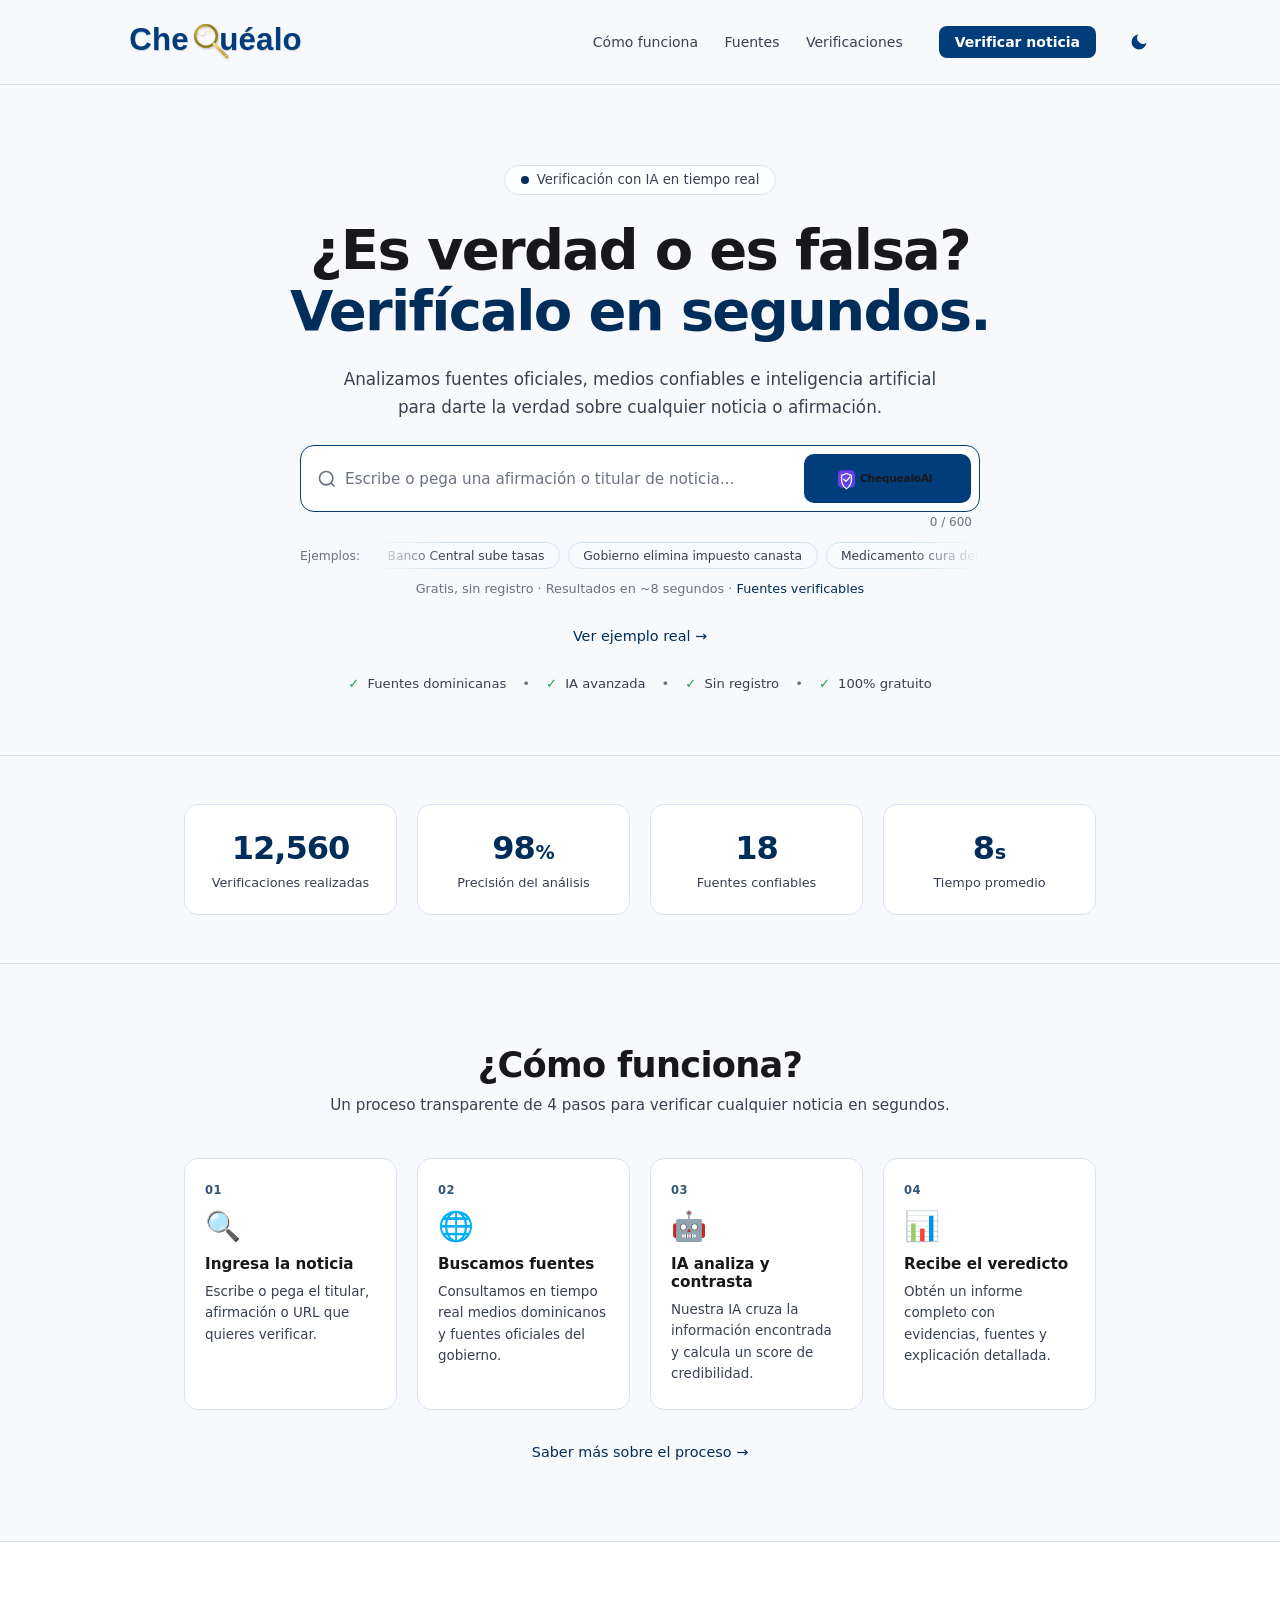
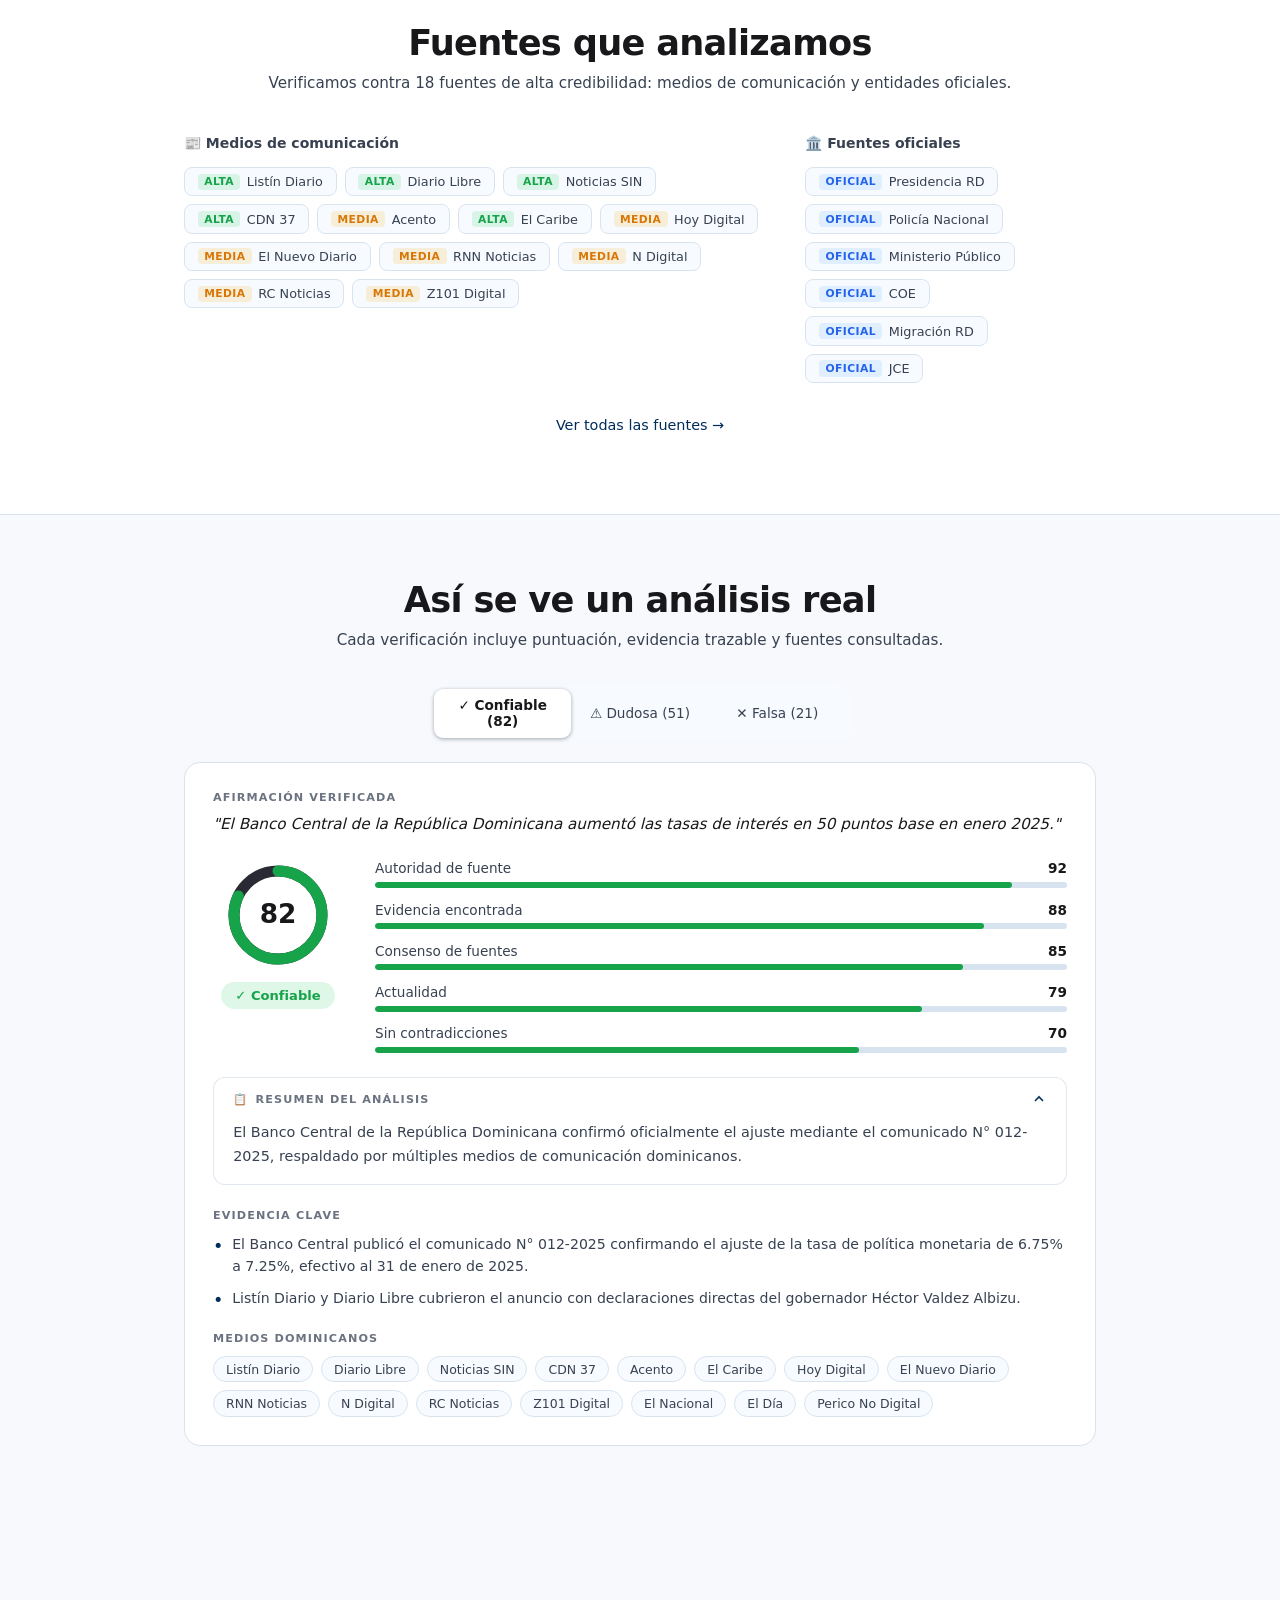
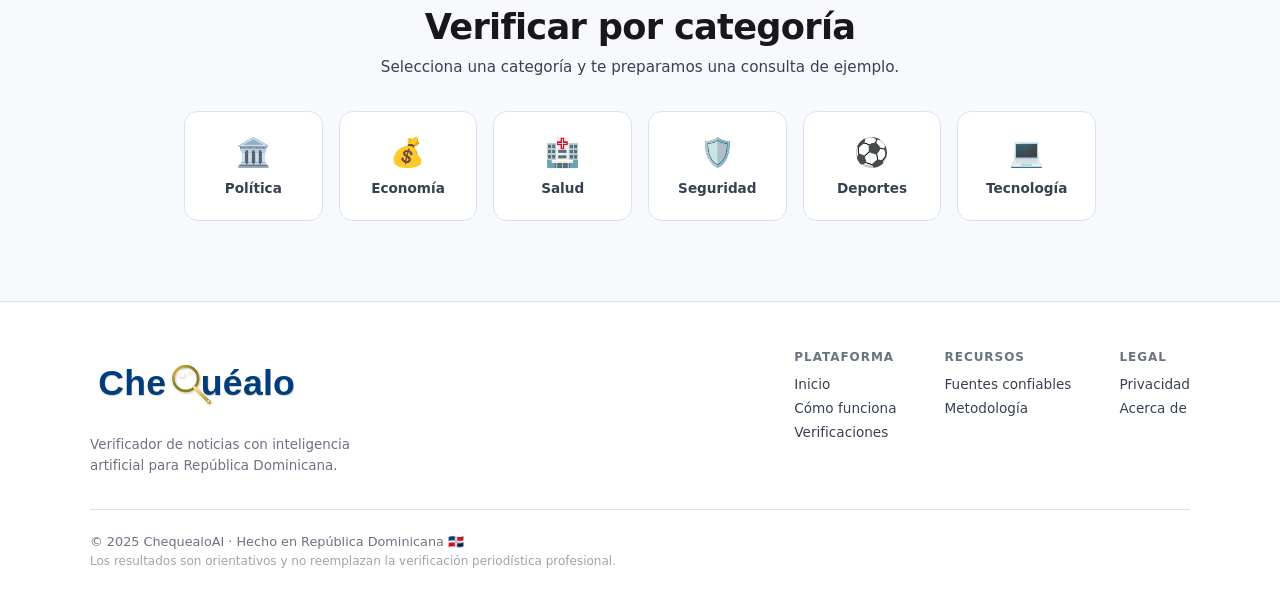
==== commit 4464cf54: "Fix logo-light.svg fit inside validateBtn: remove shield SVG, add .btn-logo sizing" ====
--- a/index.html
+++ b/index.html
@@ -103,9 +103,6 @@
               autocomplete="off"
             />
             <button id="validateBtn" type="button" aria-label="Verificar noticia">
-              <svg viewBox="0 0 24 24" fill="none" stroke="currentColor" stroke-width="2" aria-hidden="true">
-                <path d="M12 22s8-4 8-10V5l-8-3-8 3v7c0 6 8 10 8 10z" />
-              </svg>
               <img src="logo-light.svg" alt="Verificar" class="btn-logo" />
             </button>
           </div>
--- a/styles.css
+++ b/styles.css
@@ -248,21 +248,20 @@
   justify-content: center;
   width: 38px;
   height: 38px;
-  border-radius: 50%;
-  border: 1px solid var(--border);
-  background: var(--surface);
+  border: none;
+  background: transparent;
   color: var(--text);
   cursor: pointer;
-  font-size: 1.1rem;
   flex-shrink: 0;
-  transition: border-color 0.2s, background 0.2s, transform 0.2s;
+  transition: transform 0.2s, opacity 0.2s;
   padding: 0;
-  line-height: 1;
+}
+[data-theme="light"] .theme-toggle-btn {
+  color: #003D7A;
 }
 .theme-toggle-btn:hover {
-  border-color: var(--accent-light);
-  background: var(--nav-menu-btn-hover-bg);
-  transform: rotate(18deg) scale(1.08);
+  transform: rotate(18deg) scale(1.12);
+  opacity: 0.8;
 }
 .navbar-mobile {
   display: none;
@@ -390,6 +389,12 @@
 .search-bar button svg {
   width: 15px;
   height: 15px;
+}
+.btn-logo {
+  display: block;
+  height: 28px;
+  width: auto;
+  object-fit: contain;
 }
 .search-bar button:hover:not(:disabled) {
   background: #6d28d9;
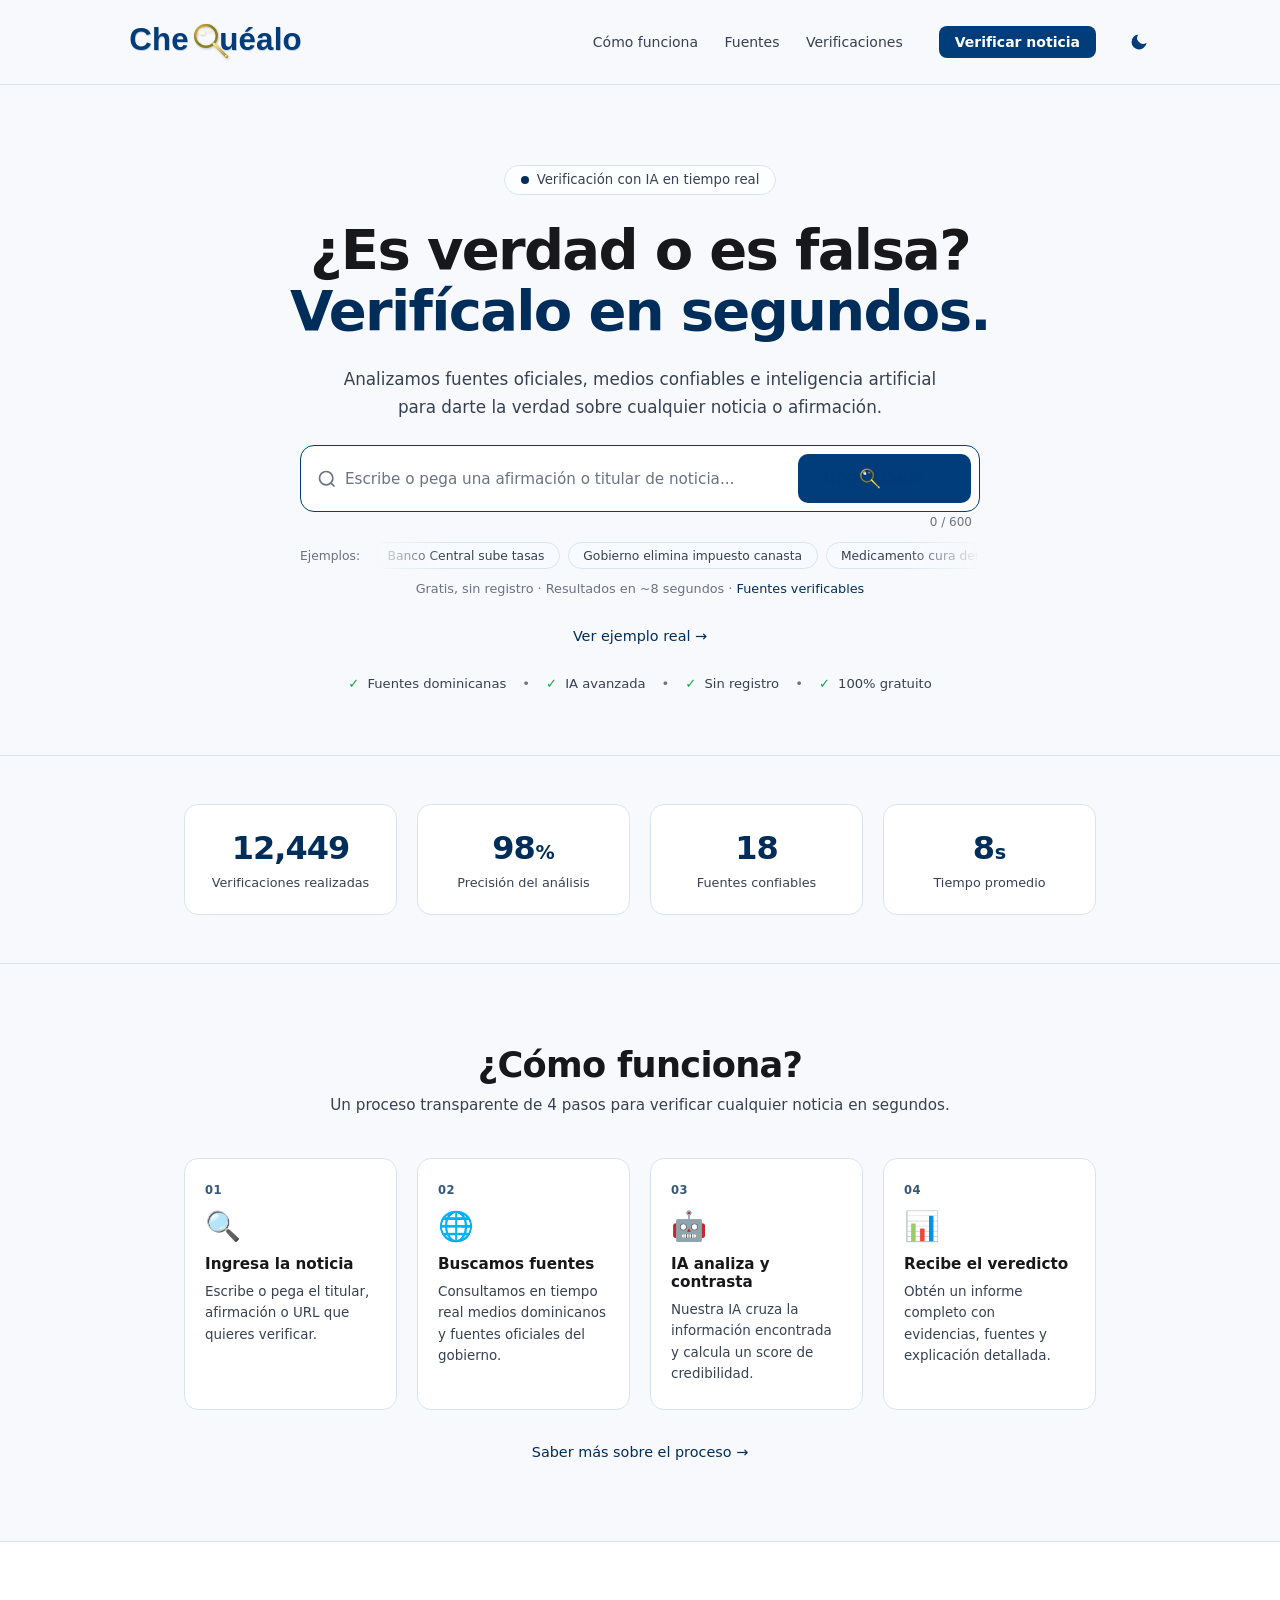
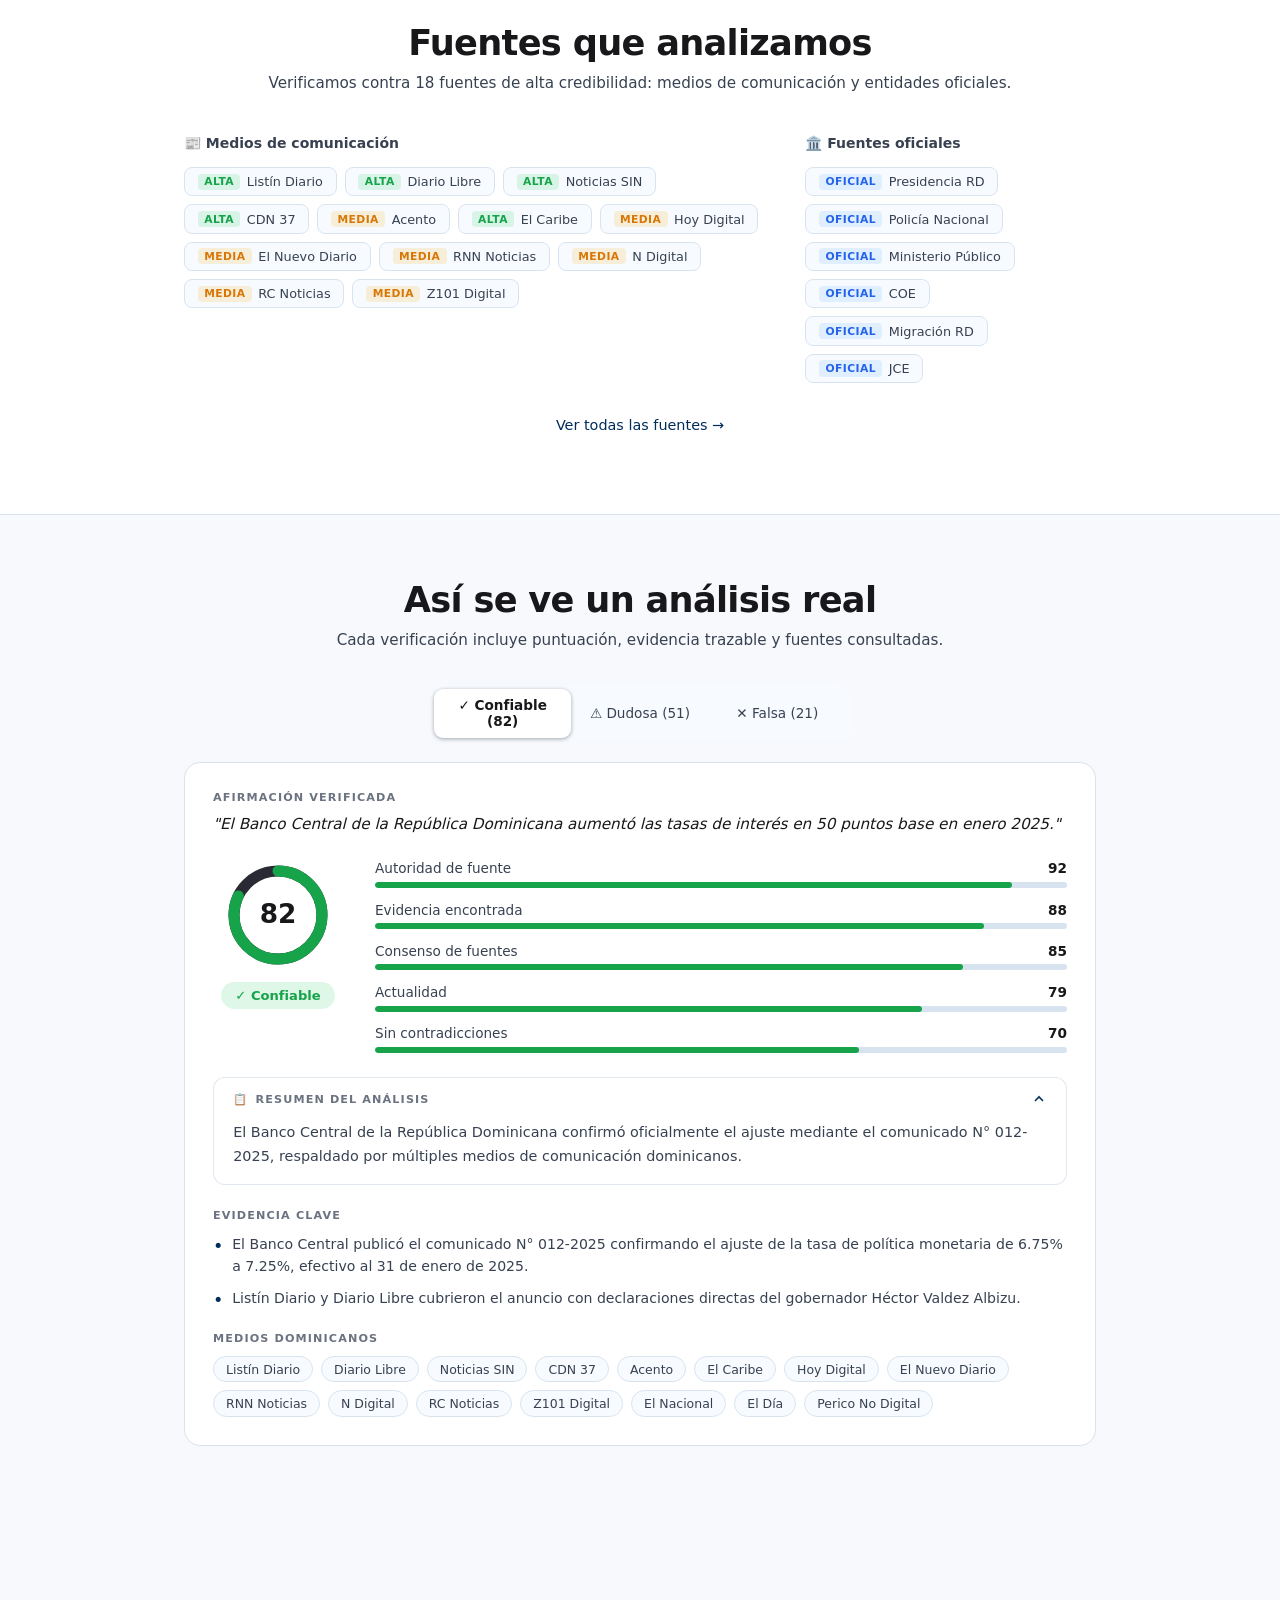
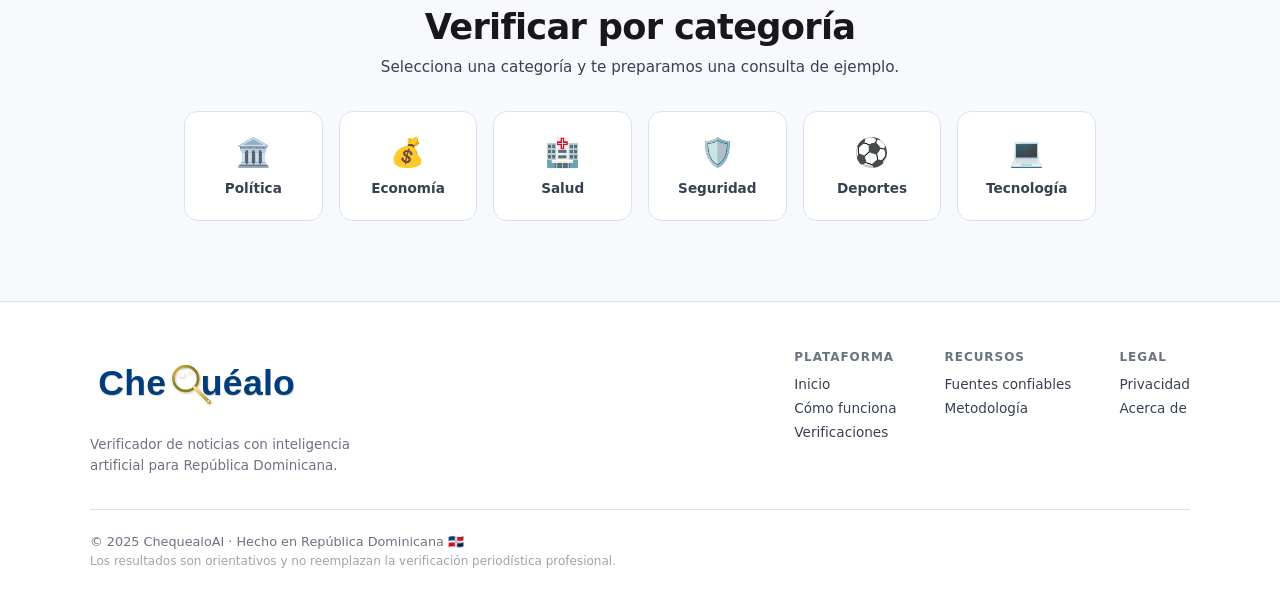
==== commit 48bbf27f: "Use chequealo-logo-pro.svg in validateBtn" ====
--- a/index.html
+++ b/index.html
@@ -103,7 +103,7 @@
               autocomplete="off"
             />
             <button id="validateBtn" type="button" aria-label="Verificar noticia">
-              <img src="logo-light.svg" alt="Verificar" class="btn-logo" />
+              <img src="chequealo-logo-pro.svg" alt="Verificar" class="btn-logo" />
             </button>
           </div>
           <div class="char-counter-row">
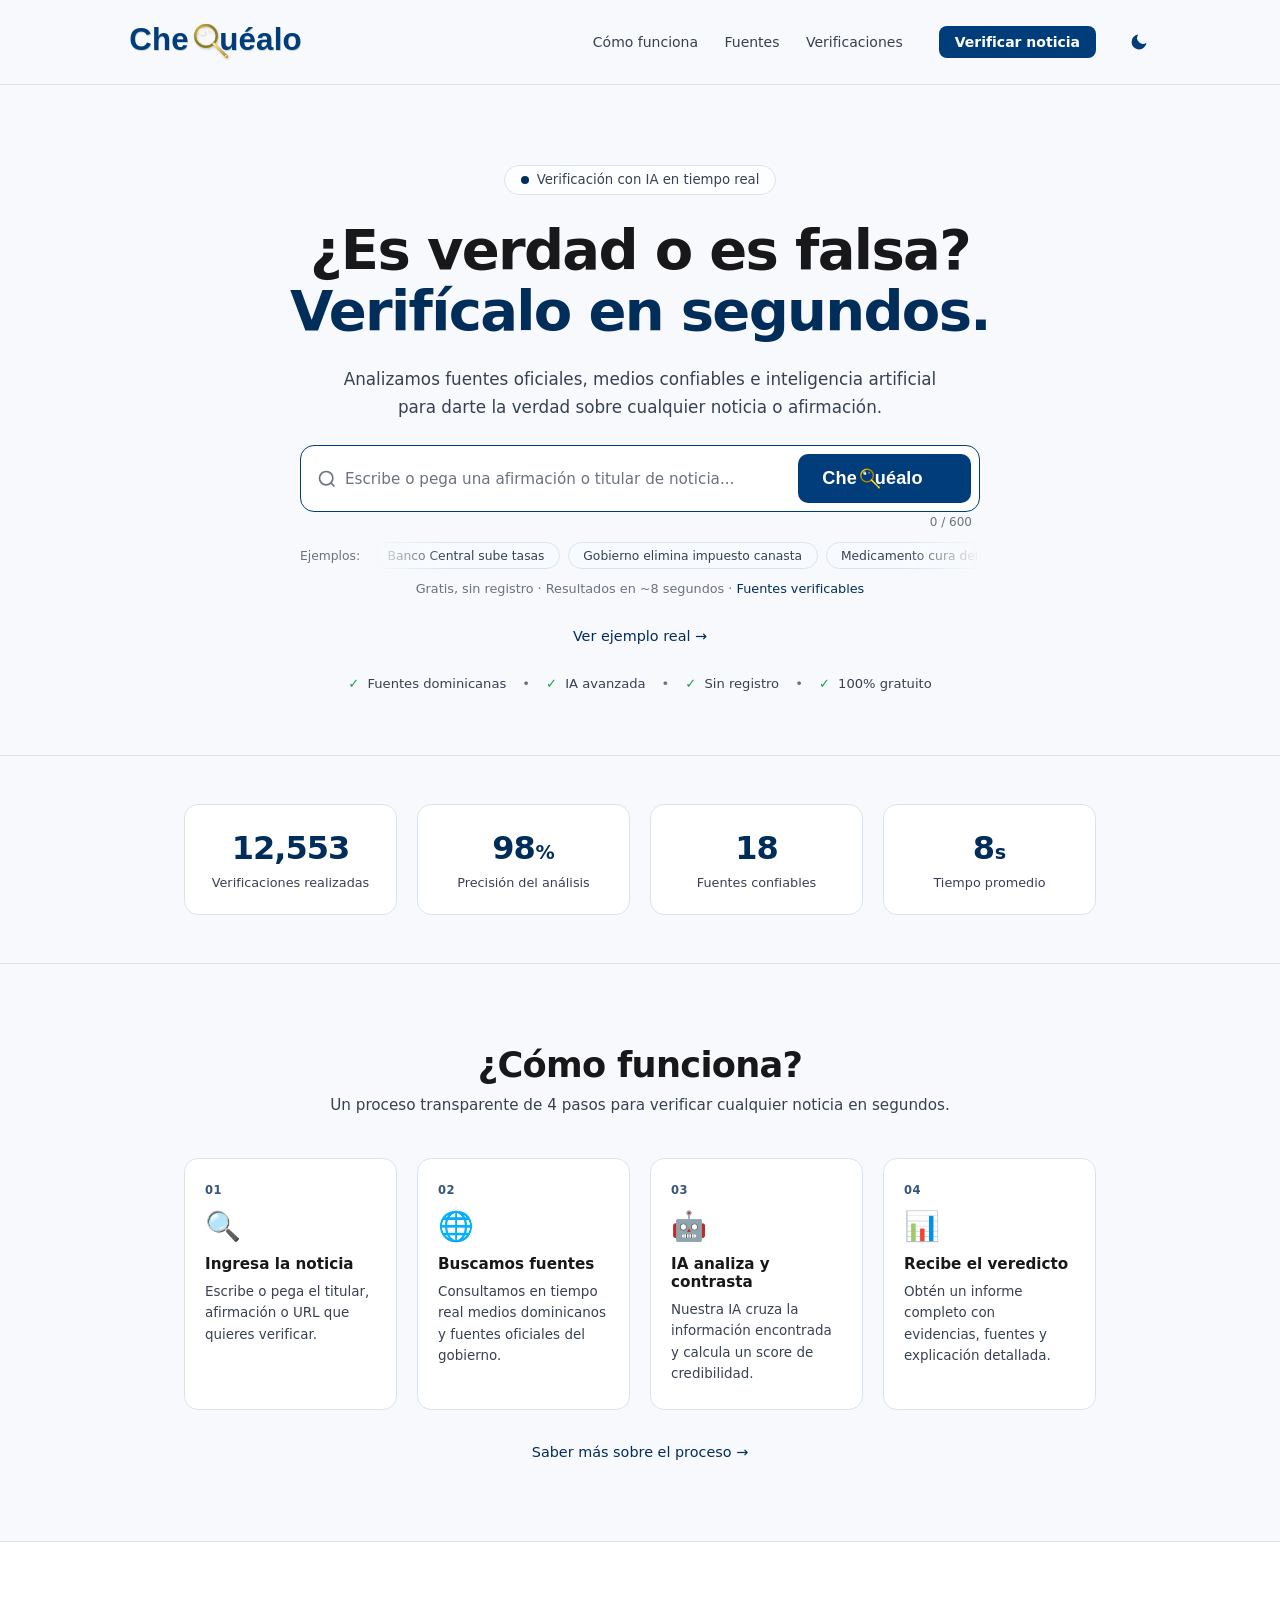
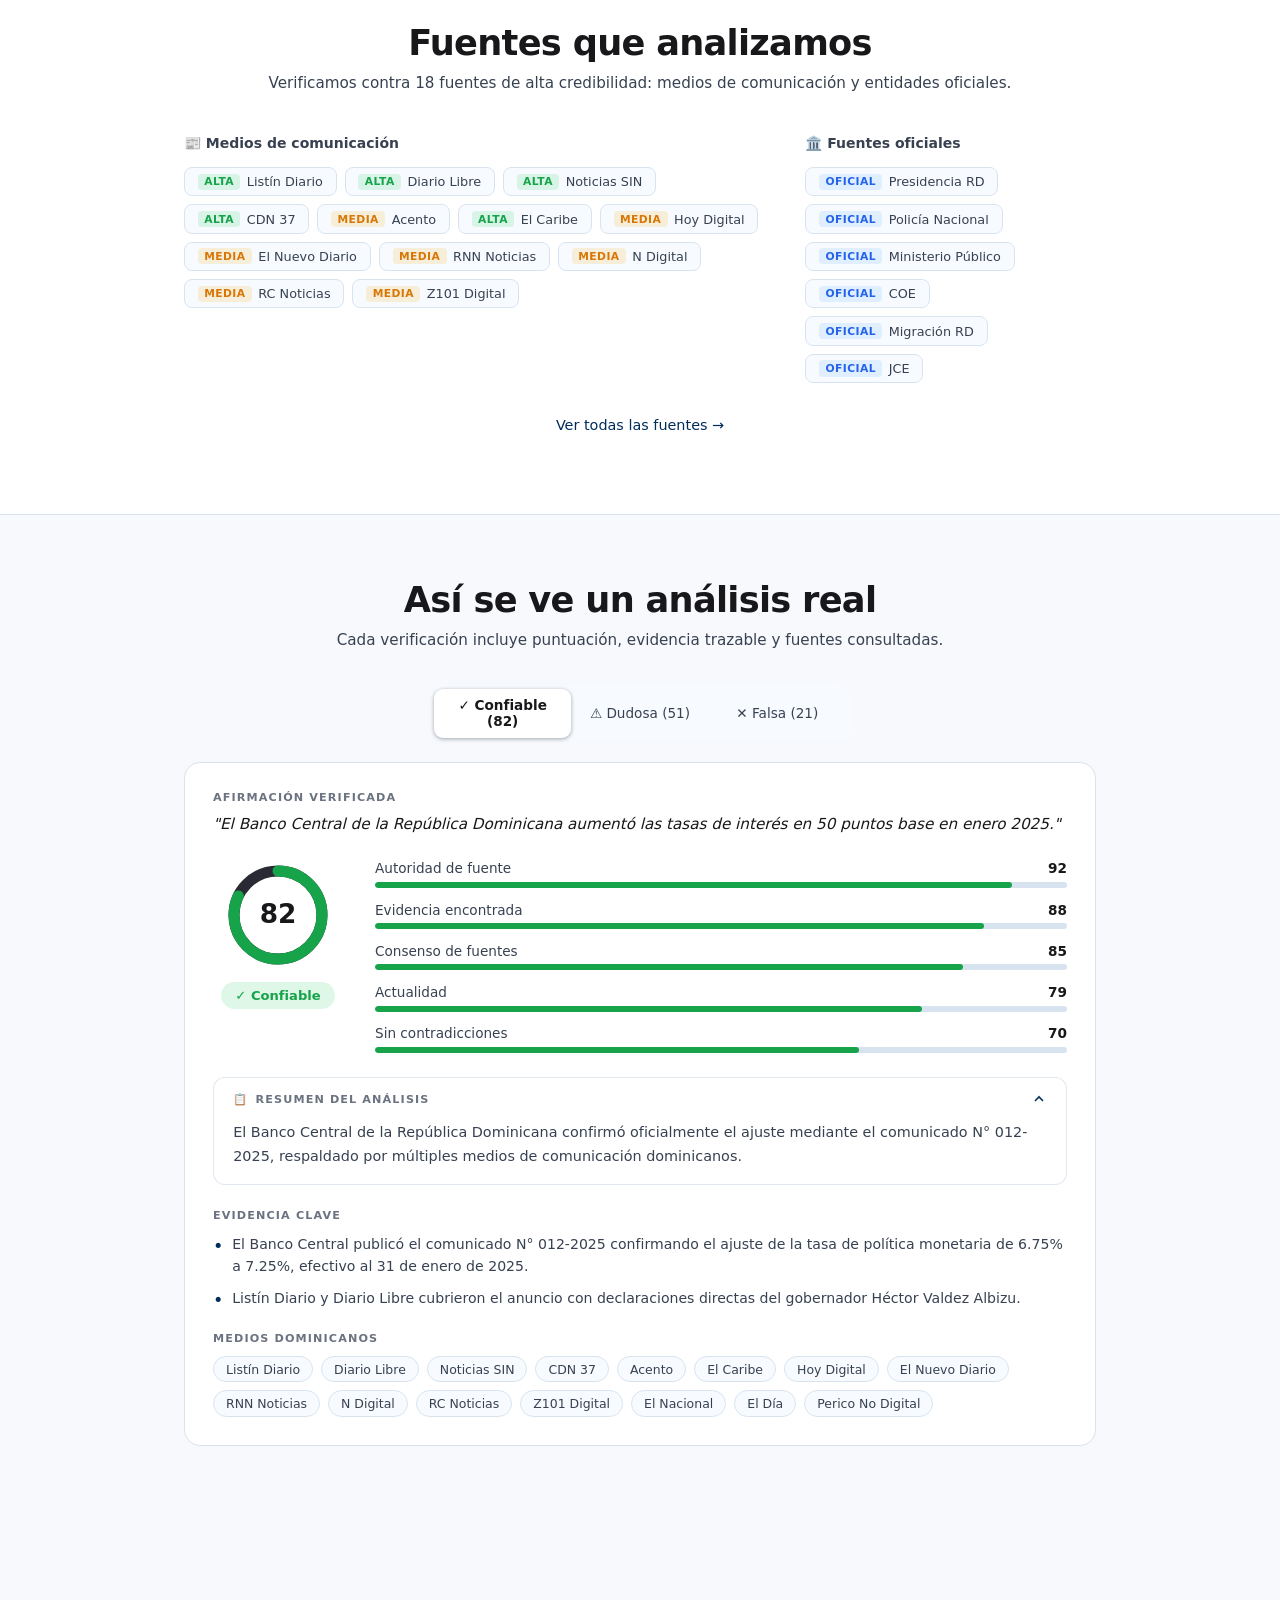
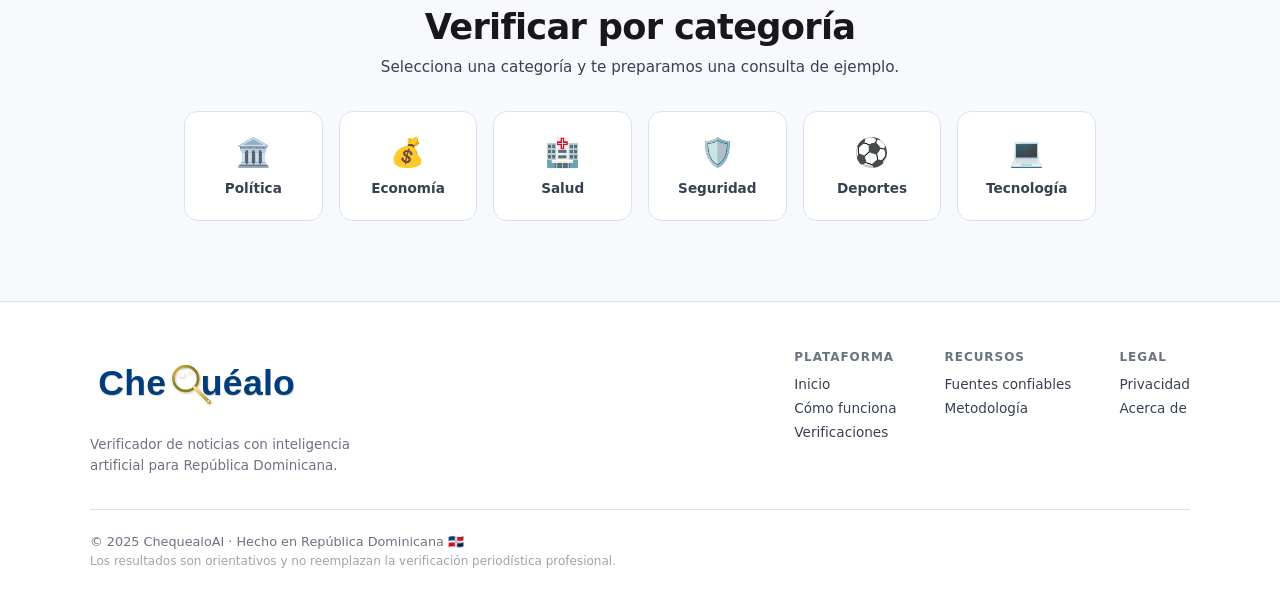
==== commit 94620ad3: "Use chequealo-logo-pro-darkMode.svg in validateBtn for both modes" ====
--- a/index.html
+++ b/index.html
@@ -103,7 +103,7 @@
               autocomplete="off"
             />
             <button id="validateBtn" type="button" aria-label="Verificar noticia">
-              <img src="chequealo-logo-pro.svg" alt="Verificar" class="btn-logo" />
+              <img src="chequealo-logo-pro-darkMode.svg" alt="Verificar" class="btn-logo" />
             </button>
           </div>
           <div class="char-counter-row">
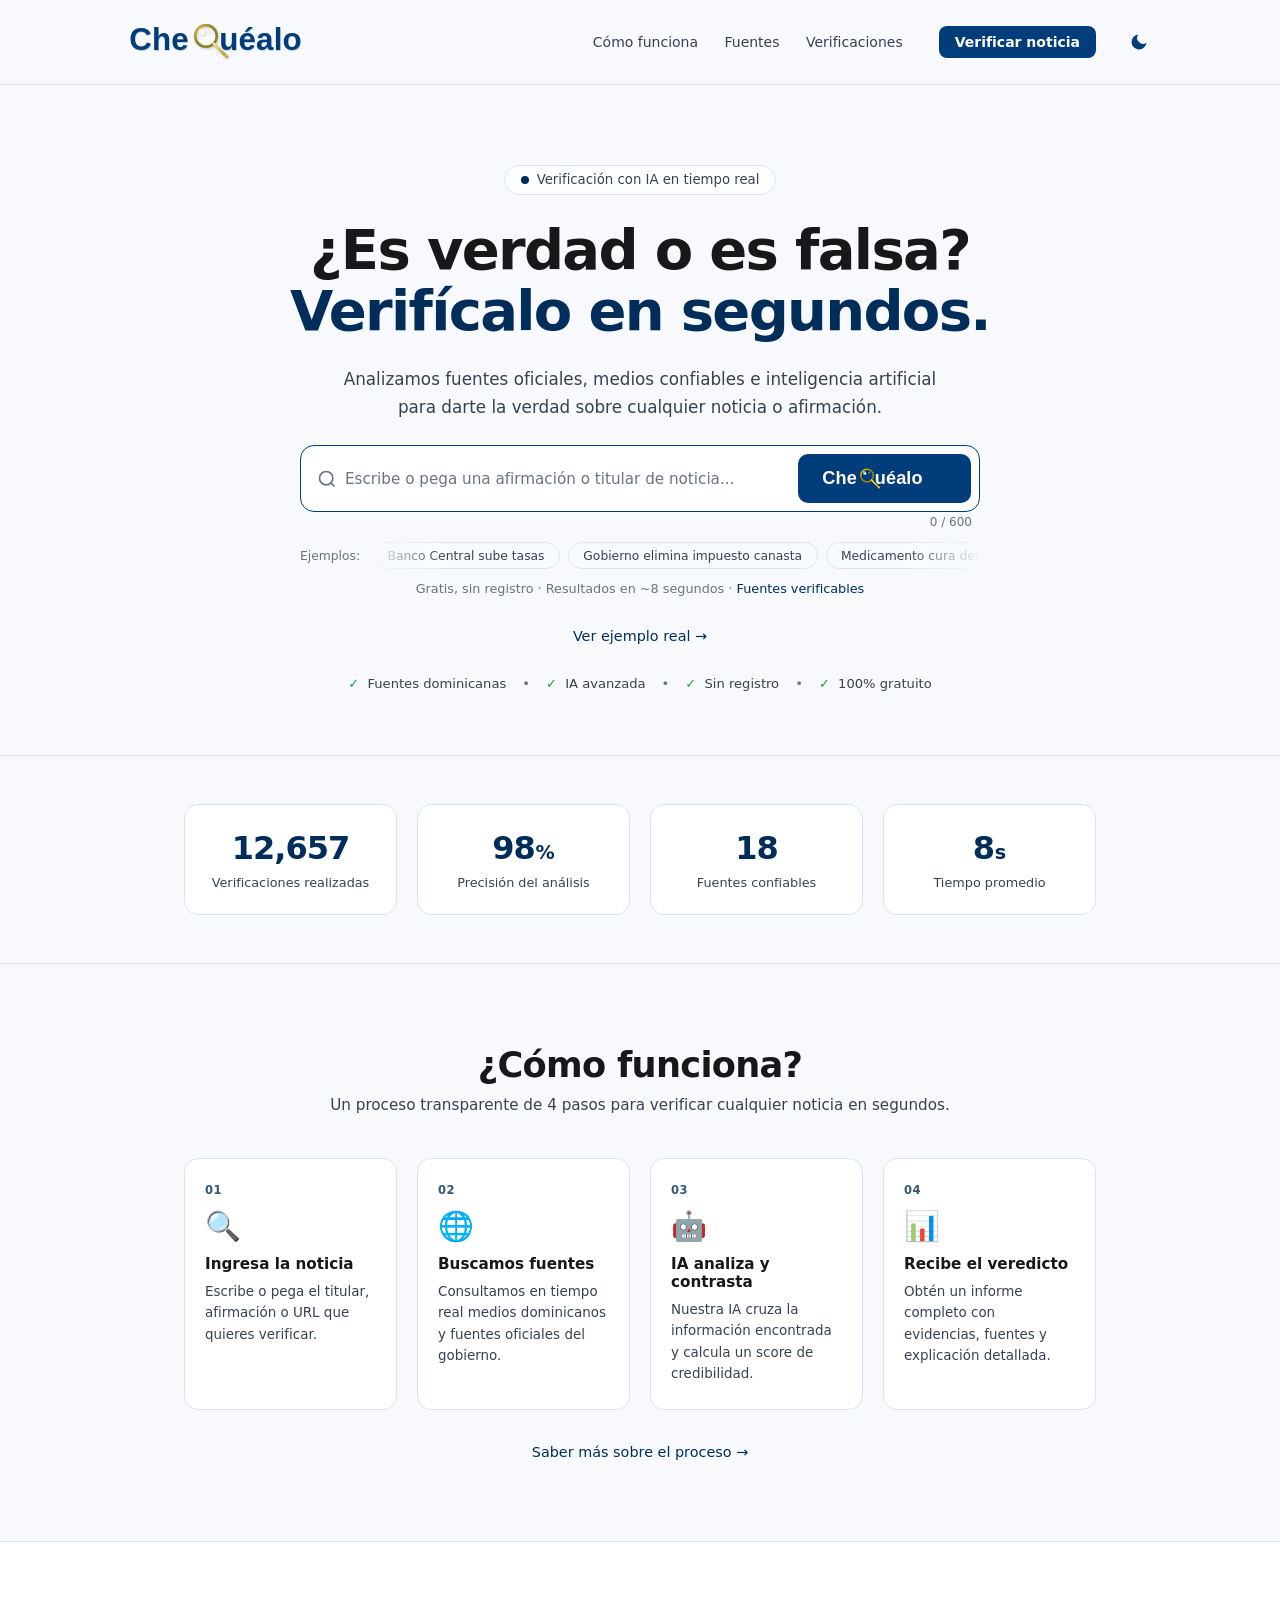
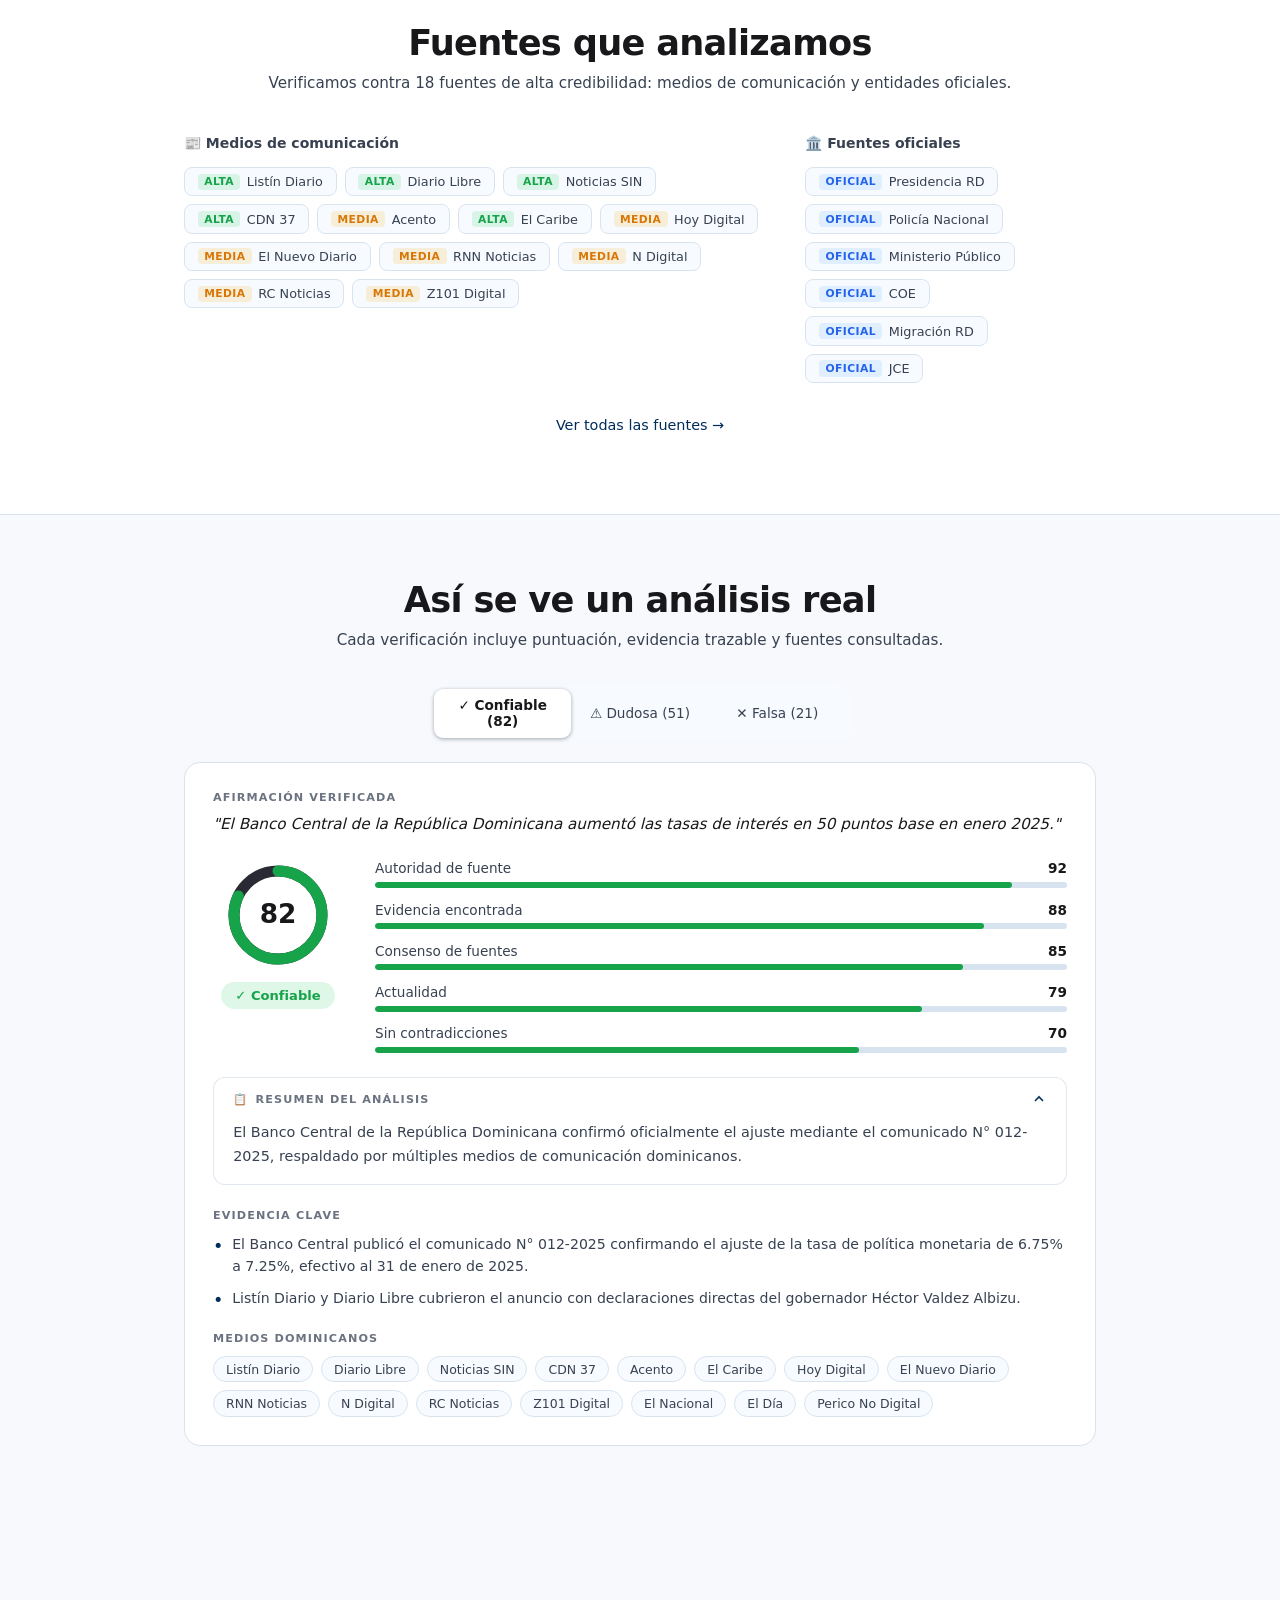
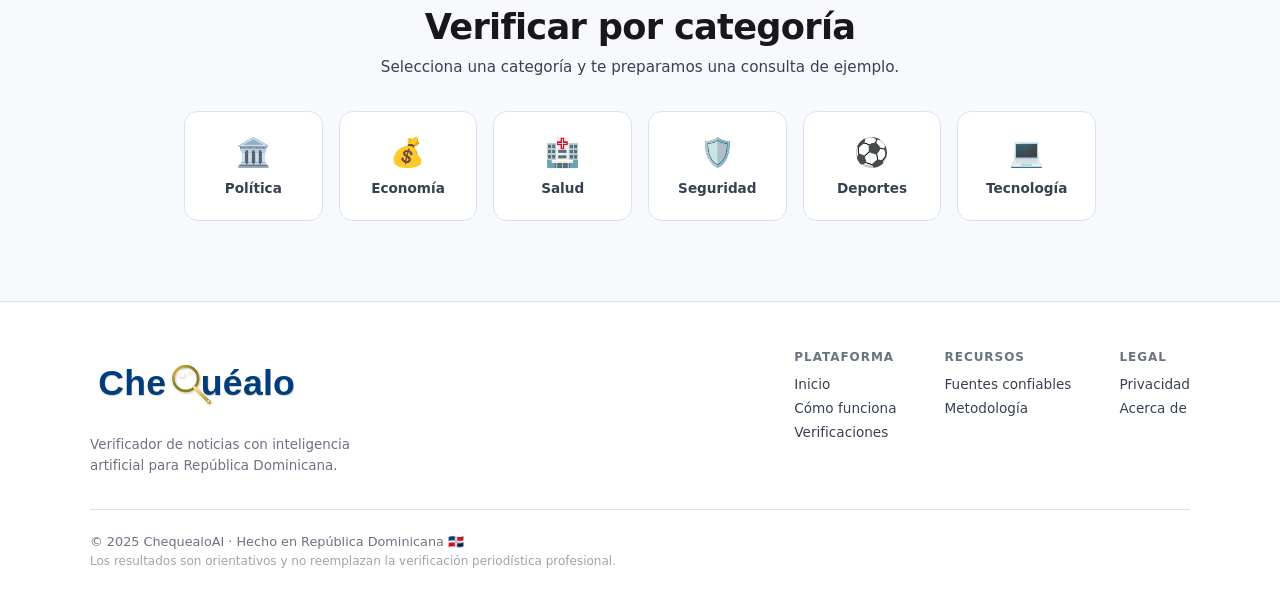
==== commit e147438c: "Change page title to Chequéalo | Verificador de Noticias con IA — República Dominicana" ====
--- a/index.html
+++ b/index.html
@@ -3,7 +3,7 @@
   <head>
     <meta charset="UTF-8" />
     <meta name="viewport" content="width=device-width, initial-scale=1.0" />
-    <title>ChequealoAI | Verificador de Noticias con IA — República Dominicana</title>
+    <title>Chequéalo | Verificador de Noticias con IA — República Dominicana</title>
     <meta name="description" content="Verifica noticias, afirmaciones y rumores en segundos con inteligencia artificial. Analizamos fuentes oficiales y medios confiables de República Dominicana." />
     <meta name="keywords" content="verificador de noticias, fake news, República Dominicana, chequea, fact-checking, inteligencia artificial, noticias RD" />
     <meta name="robots" content="index, follow" />
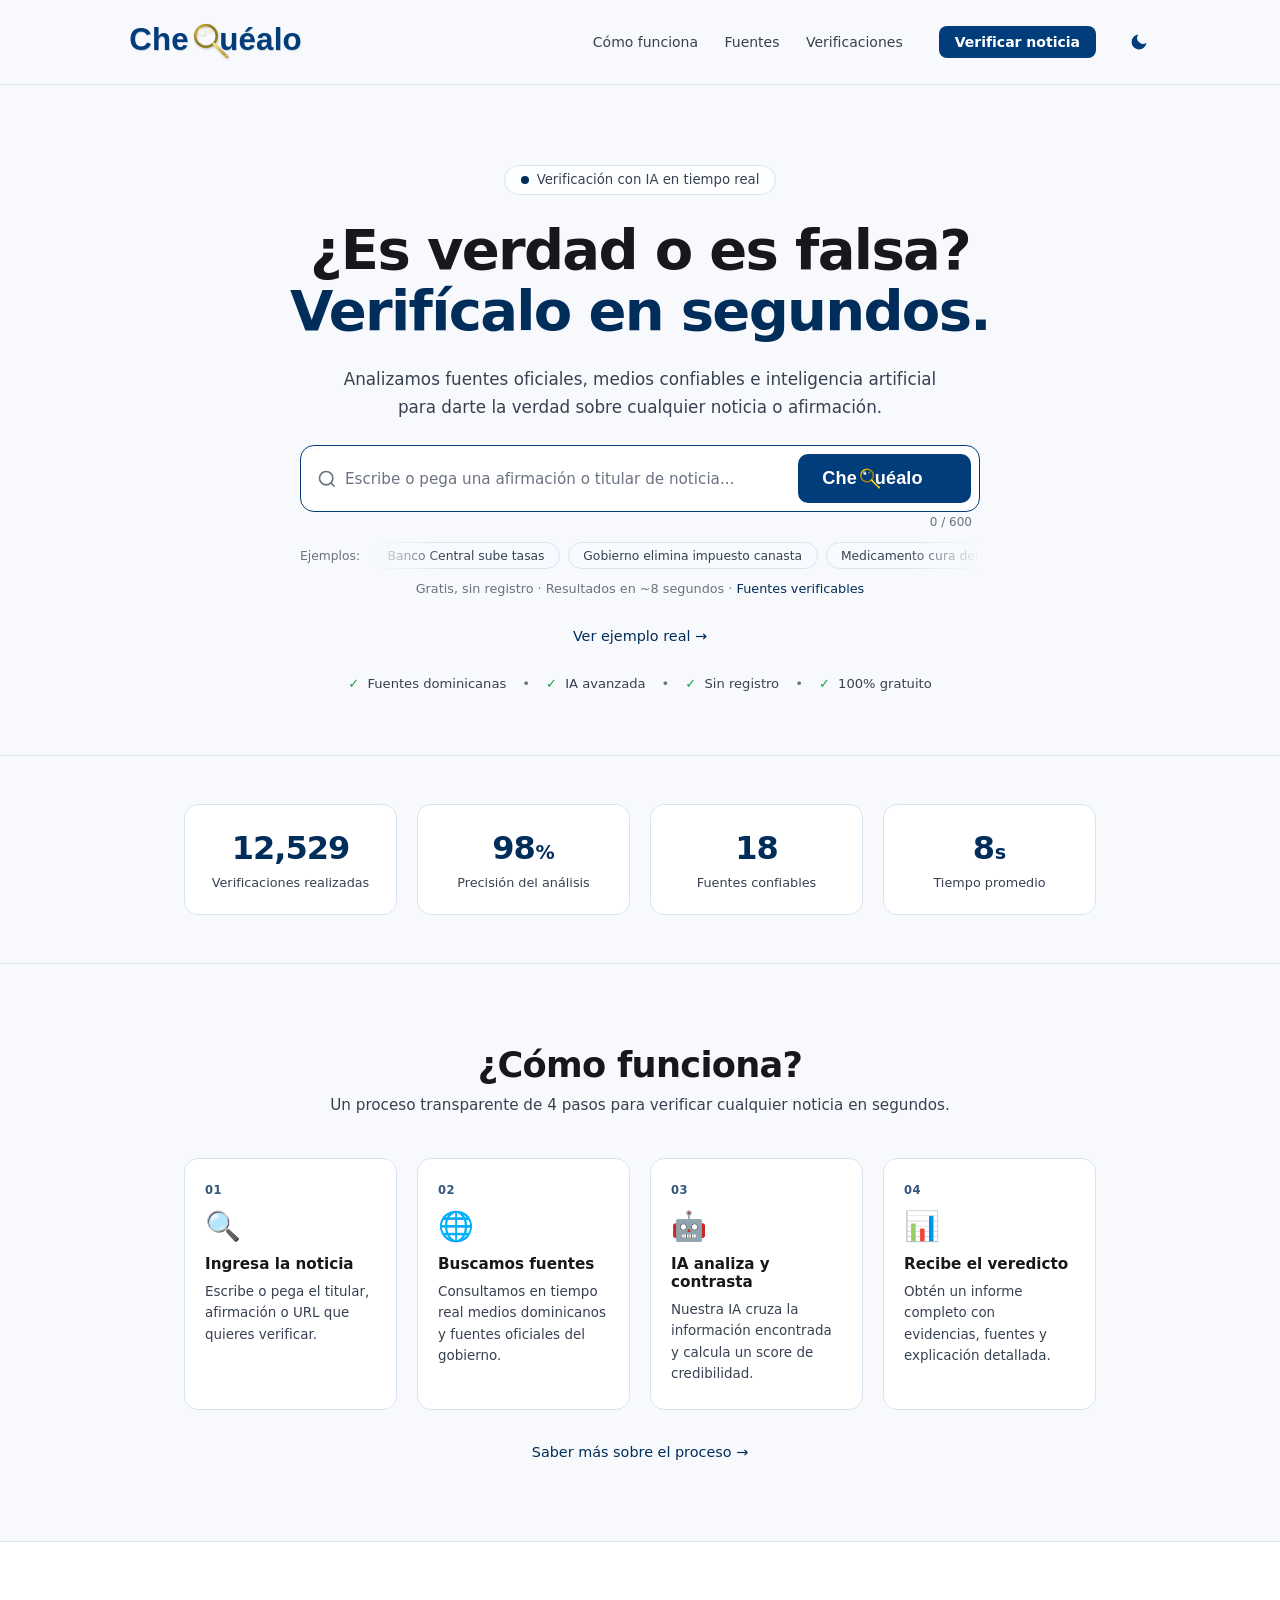
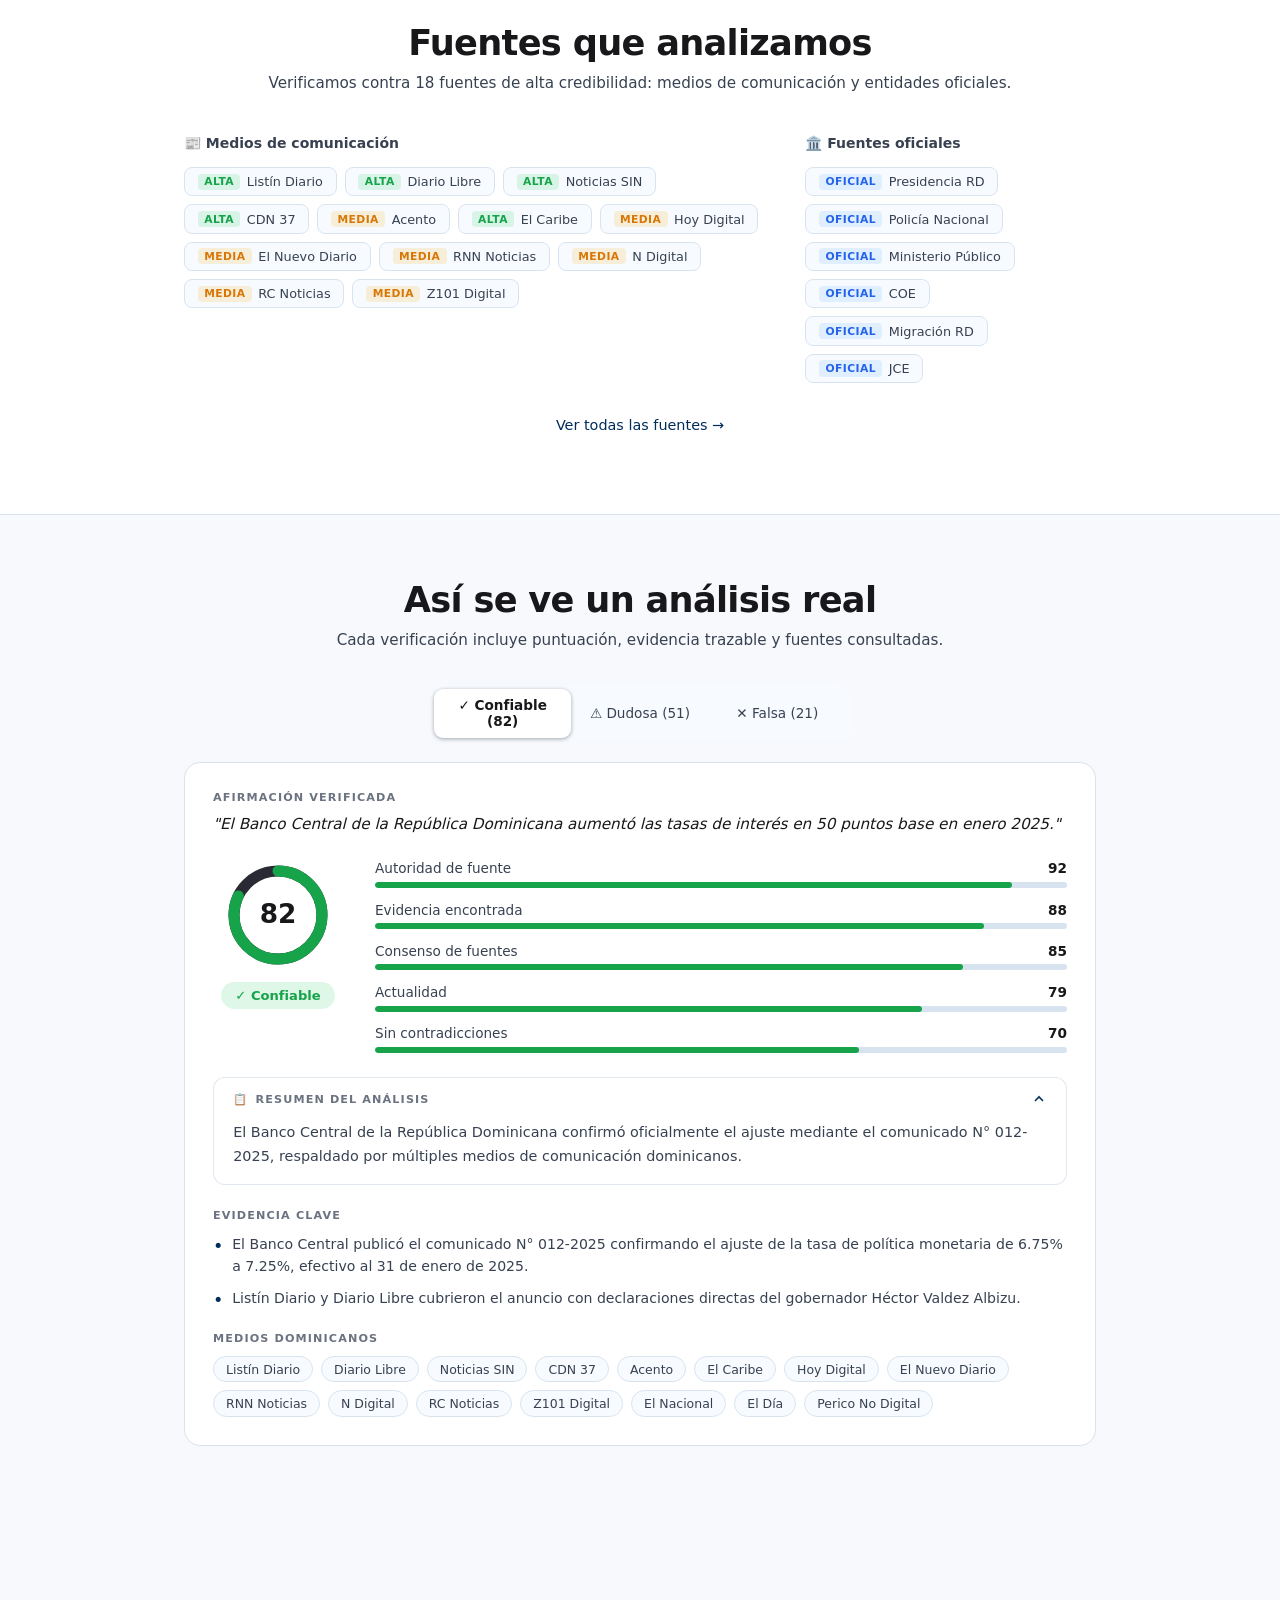
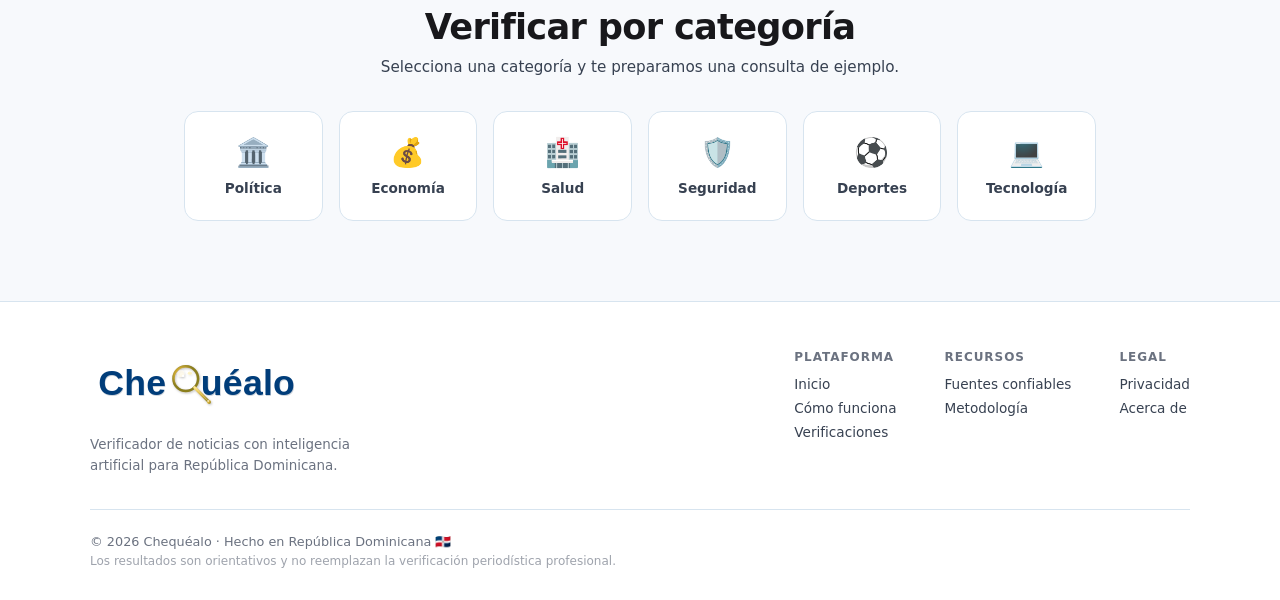
==== commit 70afd389: "Update footer copyright: 2025 ChequealoAI → 2026 Chequéalo in all pages" ====
--- a/index.html
+++ b/index.html
@@ -398,7 +398,7 @@
           </nav>
         </div>
         <div class="footer-bottom">
-          <p>© 2025 ChequealoAI · Hecho en República Dominicana 🇩🇴</p>
+          <p>© 2026 Chequéalo · Hecho en República Dominicana 🇩🇴</p>
           <p class="footer-disclaimer">Los resultados son orientativos y no reemplazan la verificación periodística profesional.</p>
         </div>
       </div>
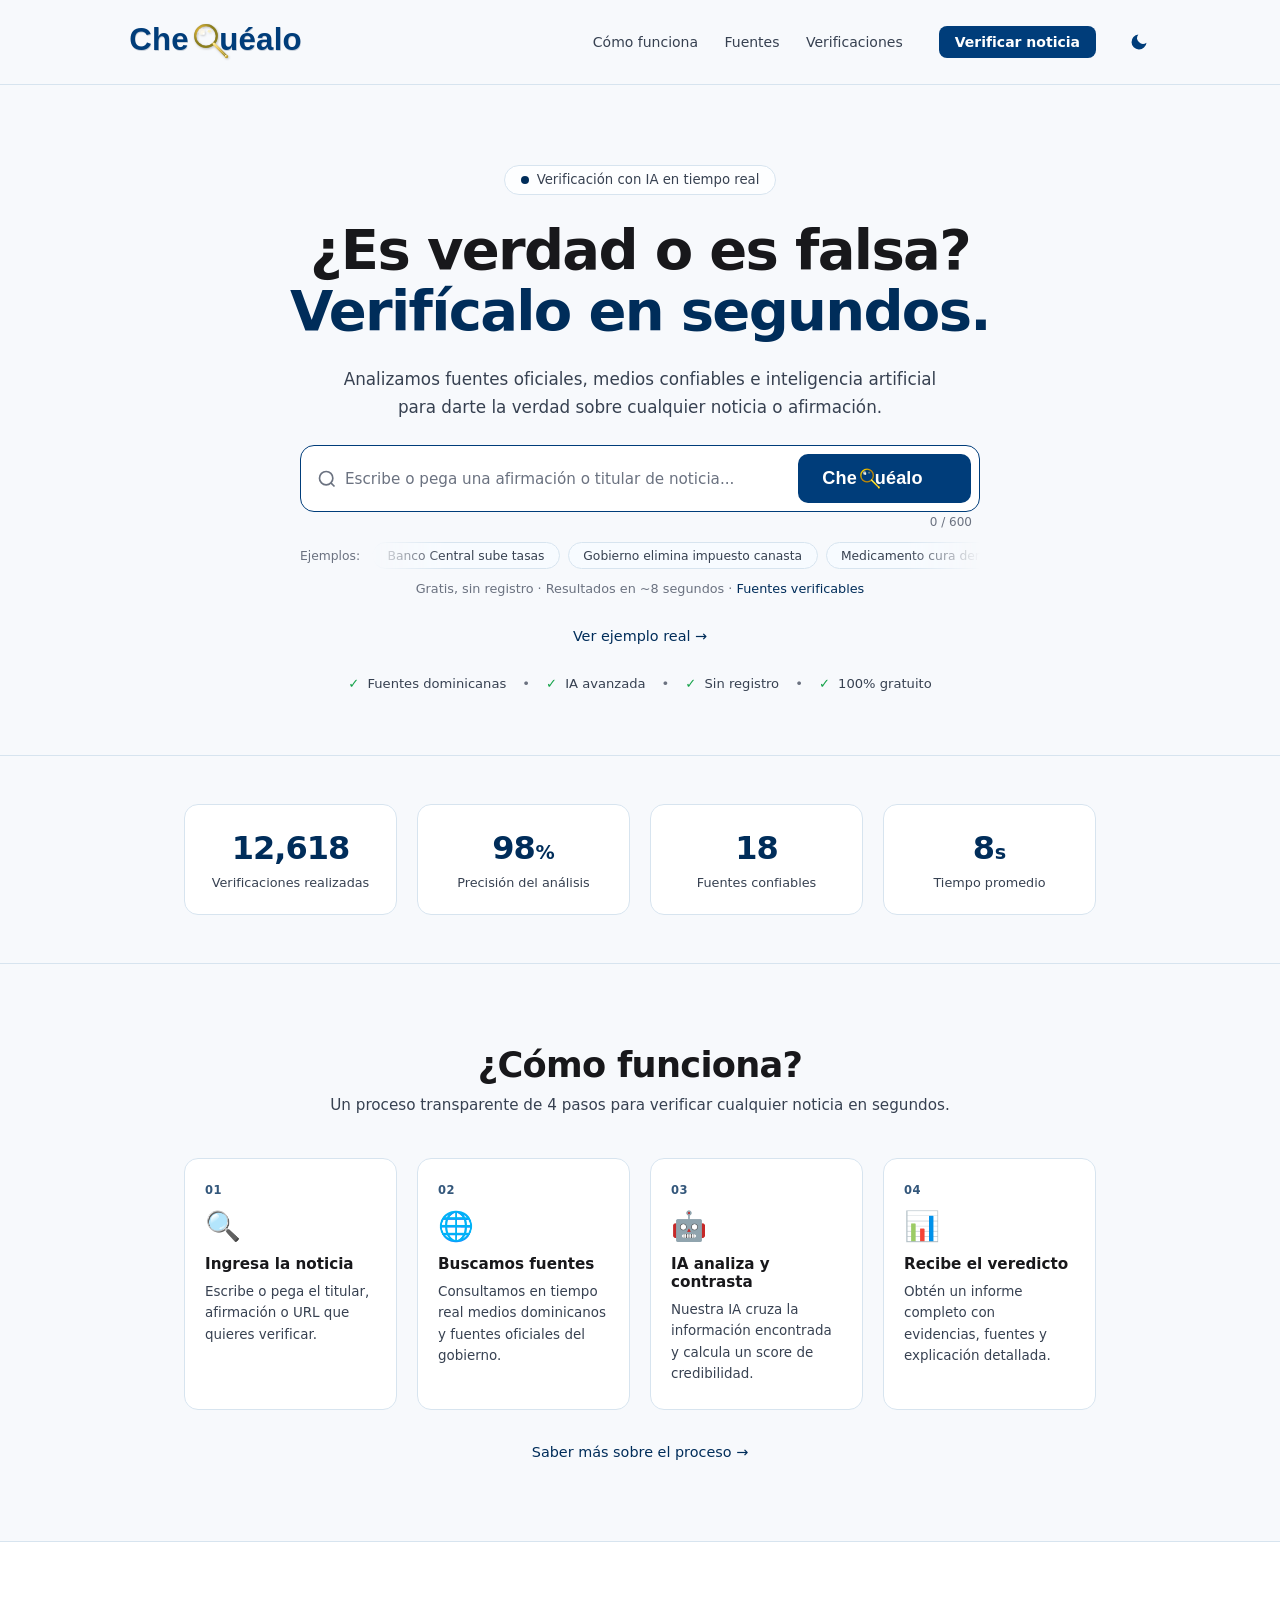
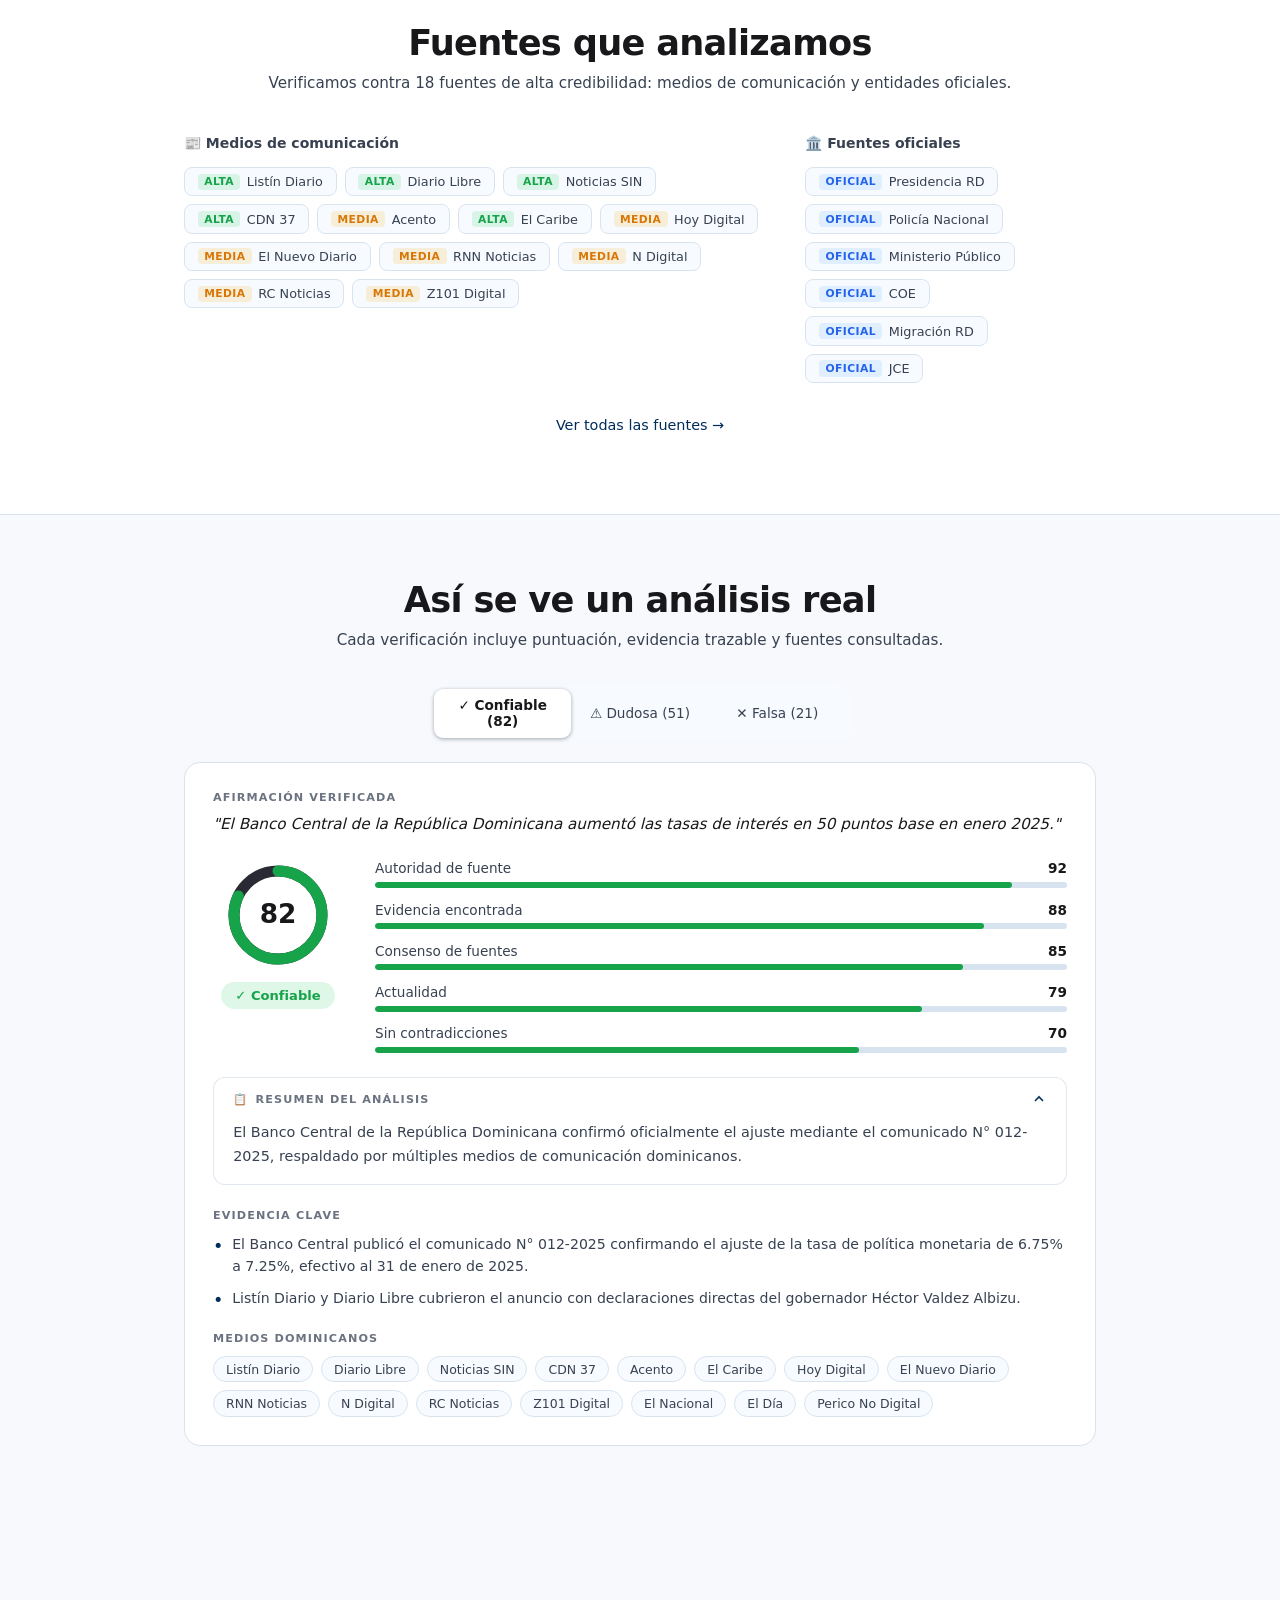
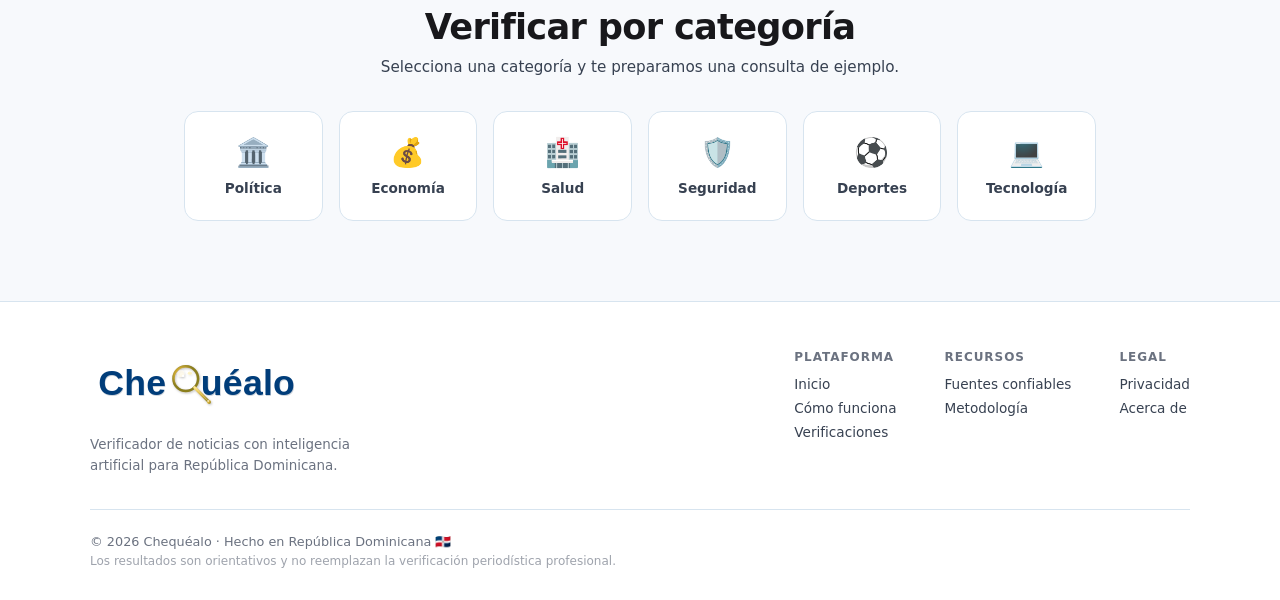
==== commit 54bb7130: "feat: enhance loading screen with timer, golden steps, progress bar & SVG spinner" ====
--- a/index.html
+++ b/index.html
@@ -182,8 +182,9 @@
       <div class="section-inner">
         <div class="progress-card">
           <div class="progress-header">
-            <div class="progress-spinner" aria-hidden="true"></div>
+            <img src="spinner-chequealo.svg" class="progress-spinner" aria-hidden="true" alt="" loading="eager">
             <h3 class="progress-title">Analizando tu consulta…</h3>
+            <div class="progress-timer" id="progress-timer">⏱️ ~8 segundos restantes</div>
           </div>
           <div class="progress-steps" role="list">
             <div class="progress-step" id="step-1" role="listitem"><span class="step-dot"></span><span class="step-text">Analizando texto</span></div>
@@ -192,8 +193,11 @@
             <div class="progress-step" id="step-4" role="listitem"><span class="step-dot"></span><span class="step-text">Calculando credibilidad</span></div>
             <div class="progress-step" id="step-5" role="listitem"><span class="step-dot"></span><span class="step-text">Generando informe</span></div>
           </div>
-          <div class="progress-bar-track" aria-hidden="true">
-            <div class="progress-bar-fill" id="barra-progreso"></div>
+          <div class="progress-bar-wrapper" aria-hidden="true">
+            <div class="progress-bar-track">
+              <div class="progress-bar-fill" id="barra-progreso"></div>
+            </div>
+            <span class="progress-bar-label" id="progress-bar-label">0%</span>
           </div>
           <div class="skeleton-card" aria-hidden="true">
             <div class="skeleton-line sk-wide"></div>
--- a/styles.css
+++ b/styles.css
@@ -1048,26 +1048,32 @@
   margin-bottom: 1.5rem;
   text-align: center;
 }
-@keyframes spin {
-  to { transform: rotate(360deg); }
+@keyframes logo-pulse {
+  0%, 100% { transform: scale(1); filter: drop-shadow(0 0 18px rgba(212, 175, 55, 0.45)); }
+  50% { transform: scale(1.07); filter: drop-shadow(0 0 30px rgba(212, 175, 55, 0.75)); }
 }
 .progress-spinner {
   width: clamp(96px, 18vw, 140px);
   height: clamp(96px, 18vw, 140px);
-  border-radius: 50%;
-  background-image: var(--brand-spinner-image);
-  background-repeat: no-repeat;
-  background-position: center;
-  background-size: contain;
   flex-shrink: 0;
-  filter: drop-shadow(0 0 24px rgba(245, 158, 11, 0.35));
-  animation: spin 1s linear infinite;
+  animation: logo-pulse 2s ease-in-out infinite;
 }
 .progress-title {
   font-size: 1.15rem;
   font-weight: 700;
   color: var(--text);
   letter-spacing: -0.02em;
+}
+.progress-timer {
+  font-size: 0.8rem;
+  font-weight: 600;
+  color: var(--muted);
+  transition: color 0.3s ease;
+  letter-spacing: 0.01em;
+}
+.progress-timer.urgent {
+  color: #ef4444;
+  animation: pulse-dot 0.7s ease-in-out infinite;
 }
 .progress-steps {
   display: flex;
@@ -1085,13 +1091,17 @@
   gap: 0.7rem;
   font-size: 0.875rem;
   color: var(--muted);
-  transition: color 0.35s;
+  opacity: 0.55;
+  transition: color 0.3s ease, opacity 0.3s ease;
 }
 .progress-step.active {
-  color: var(--muted-2);
+  color: #D4AF37;
+  opacity: 1;
+  font-weight: 600;
 }
 .progress-step.done {
-  color: var(--green);
+  color: #4CAF50;
+  opacity: 1;
 }
 .step-dot {
   width: 10px;
@@ -1099,34 +1109,56 @@
   border-radius: 50%;
   border: 2px solid currentColor;
   flex-shrink: 0;
-  transition: background 0.35s, border-color 0.35s;
+  transition: background 0.3s ease, border-color 0.3s ease, transform 0.3s ease;
 }
 @keyframes pulse-dot {
   0%, 100% { transform: scale(1); opacity: 1; }
   50% { transform: scale(1.25); opacity: 0.7; }
 }
+@keyframes checkmark-pop {
+  0% { transform: scale(0.4); }
+  60% { transform: scale(1.35); }
+  100% { transform: scale(1); }
+}
 .progress-step.active .step-dot {
-  border-color: var(--accent-light);
-  background: rgba(167, 139, 250, 0.2);
+  border-color: #D4AF37;
+  background: rgba(212, 175, 55, 0.2);
   animation: pulse-dot 1.1s ease-in-out infinite;
 }
+.progress-step.active .step-text::before {
+  content: "→ ";
+  color: #D4AF37;
+  font-weight: 700;
+}
 .progress-step.done .step-dot {
-  background: var(--green);
-  border-color: var(--green);
+  background: #4CAF50;
+  border-color: #4CAF50;
+  animation: checkmark-pop 0.3s ease forwards;
+}
+.progress-bar-wrapper {
+  margin-bottom: 1.75rem;
 }
 .progress-bar-track {
-  height: 4px;
+  height: 10px;
   background: var(--border);
-  border-radius: 2px;
+  border-radius: 6px;
   overflow: hidden;
-  margin-bottom: 1.75rem;
 }
 .progress-bar-fill {
   height: 100%;
-  background: linear-gradient(90deg, var(--accent), var(--accent-light));
-  border-radius: 2px;
+  background: linear-gradient(90deg, #003D7A, #D4AF37);
+  border-radius: 6px;
   width: 0%;
-  transition: width 0.5s ease;
+  transition: width 0.3s ease;
+}
+.progress-bar-label {
+  display: block;
+  text-align: right;
+  font-size: 0.72rem;
+  font-weight: 700;
+  color: #D4AF37;
+  margin-top: 0.3rem;
+  letter-spacing: 0.02em;
 }
 .progress-section[data-topic="deportes"] .progress-card::after {
   background: radial-gradient(circle, rgba(34, 197, 94, 0.3), transparent 68%);
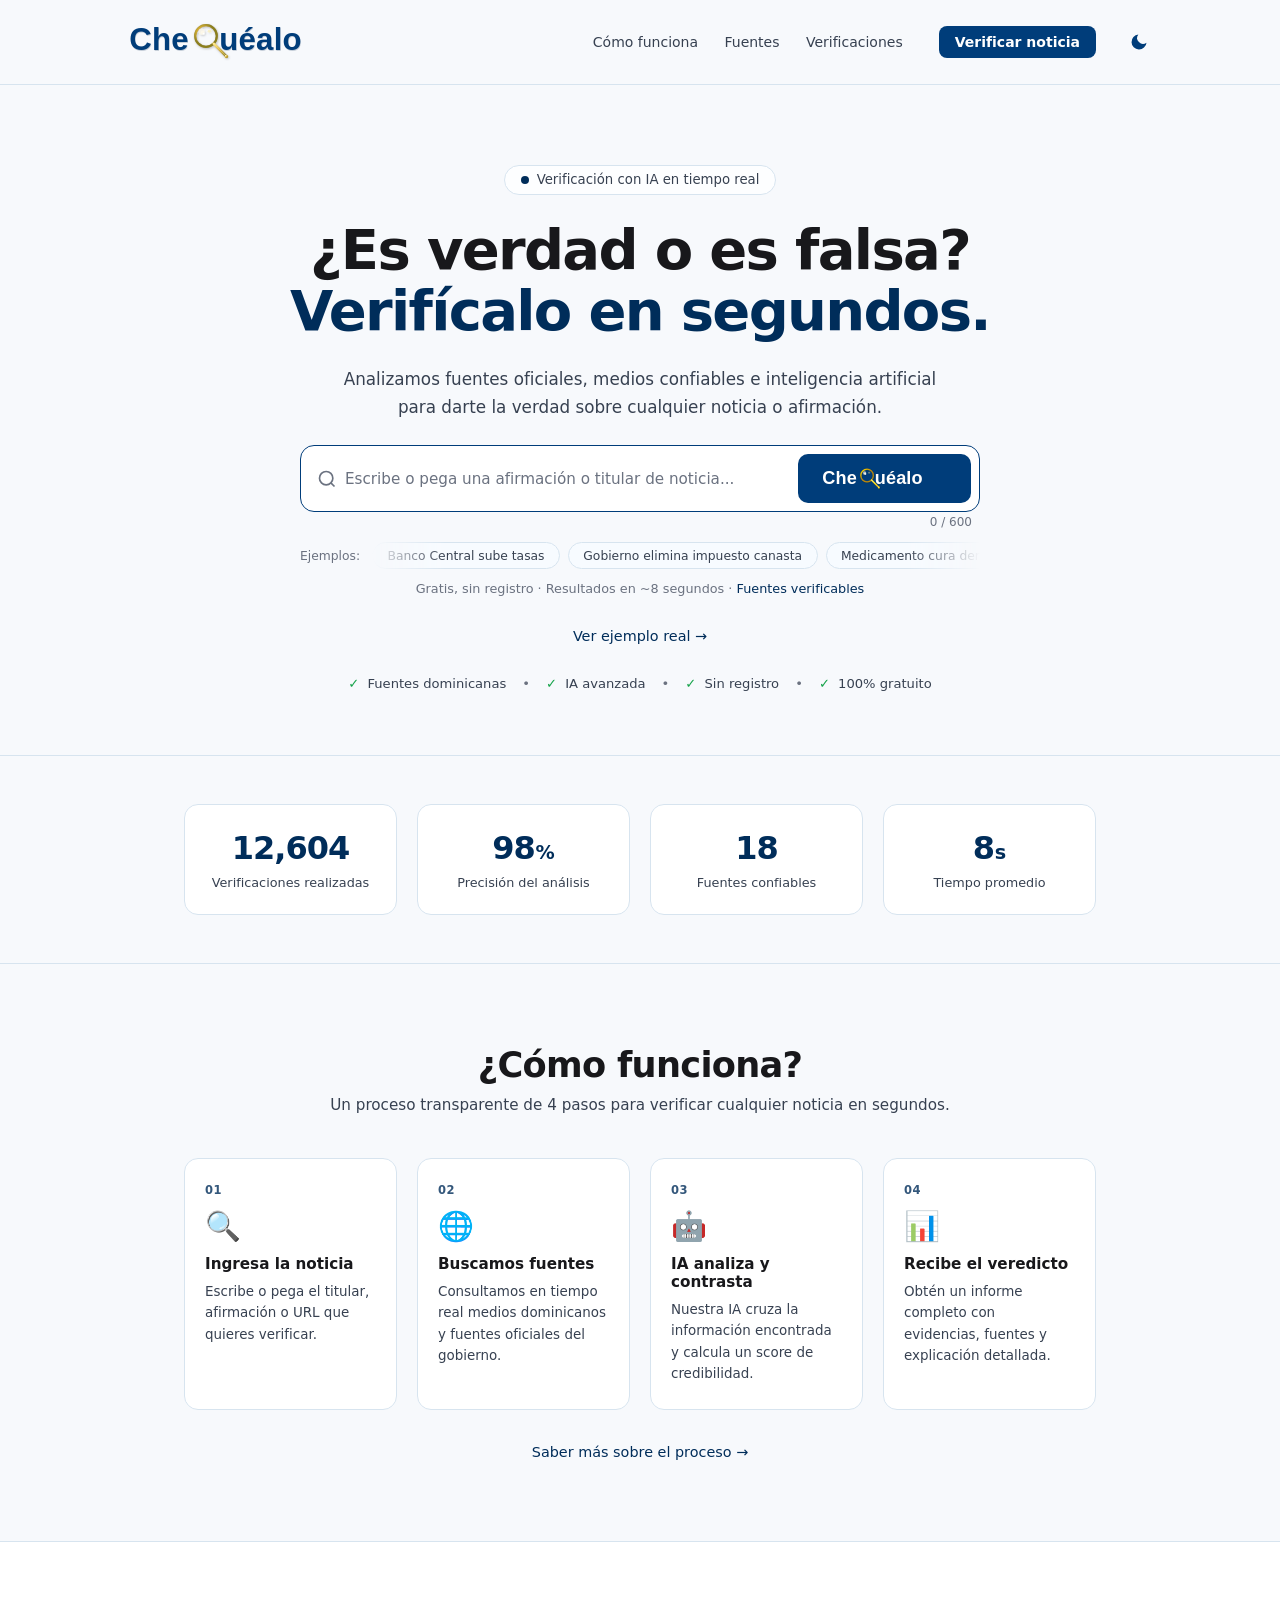
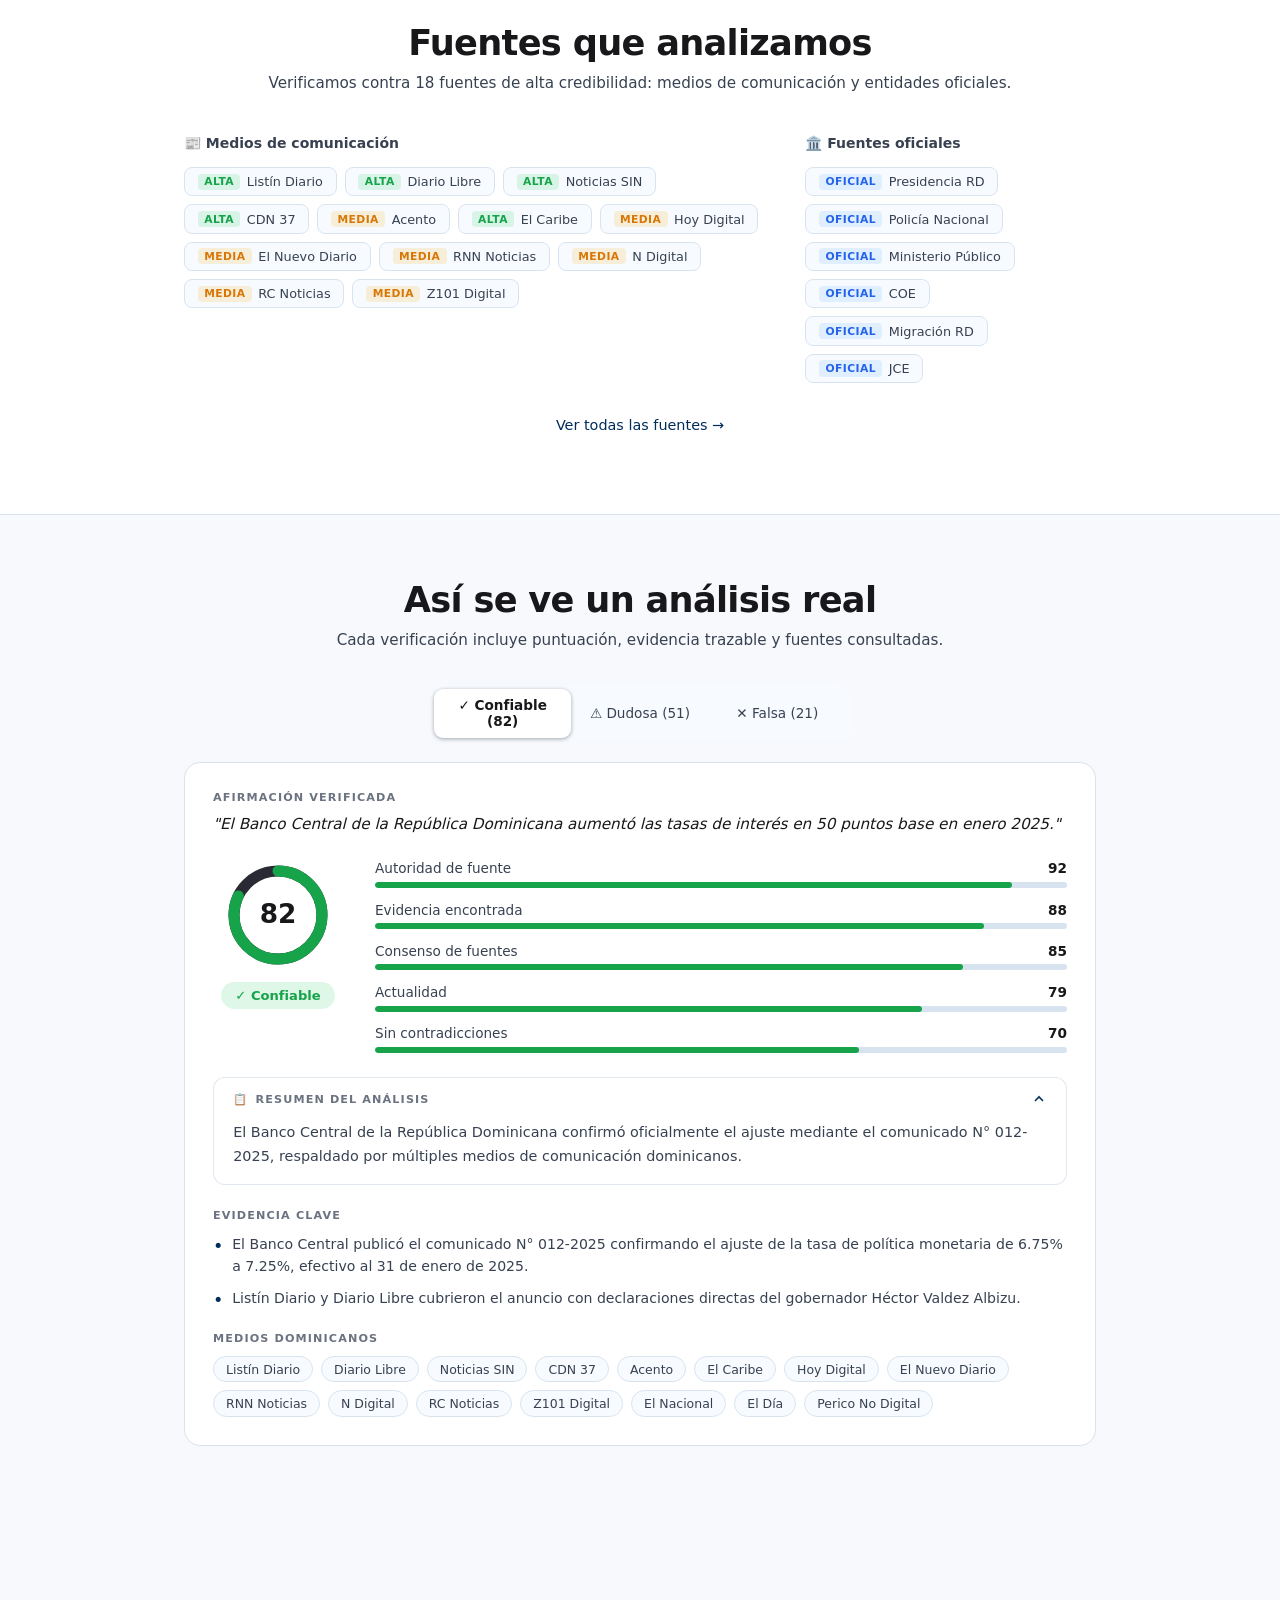
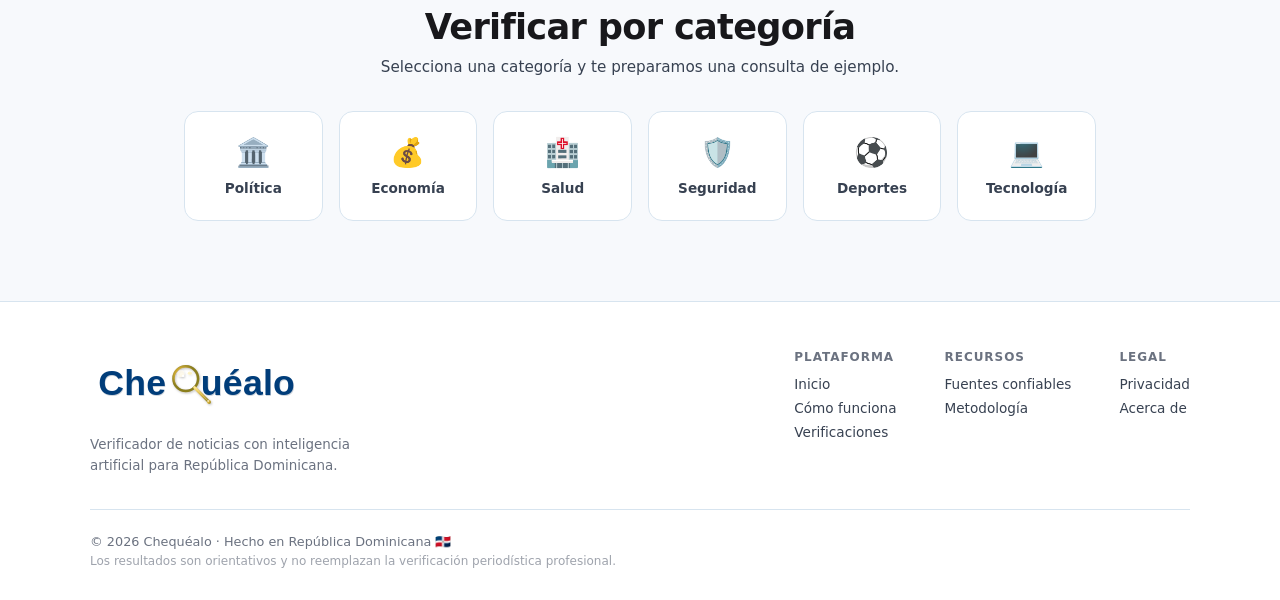
==== commit cb53dd47: "Agregando Scrip Google" ====
--- a/index.html
+++ b/index.html
@@ -45,6 +45,17 @@
     </script>
 
     <link rel="stylesheet" href="/styles.css" />
+
+    <!-- Google tag (gtag.js) -->
+    <script async src="https://www.googletagmanager.com/gtag/js?id=G-JD5ZNESVTH"></script>
+    <script>
+      window.dataLayer = window.dataLayer || [];
+      function gtag(){dataLayer.push(arguments);}
+      gtag('js', new Date());
+      gtag('config', 'G-JD5ZNESVTH');
+    </script>
+    <!-- Fin Google Analytics -->
+     
     <script src="/theme.js"></script>
   </head>
   <body id="inicio">
--- a/styles.css
+++ b/styles.css
@@ -1139,7 +1139,7 @@
   margin-bottom: 1.75rem;
 }
 .progress-bar-track {
-  height: 10px;
+  height: 12px;
   background: var(--border);
   border-radius: 6px;
   overflow: hidden;
